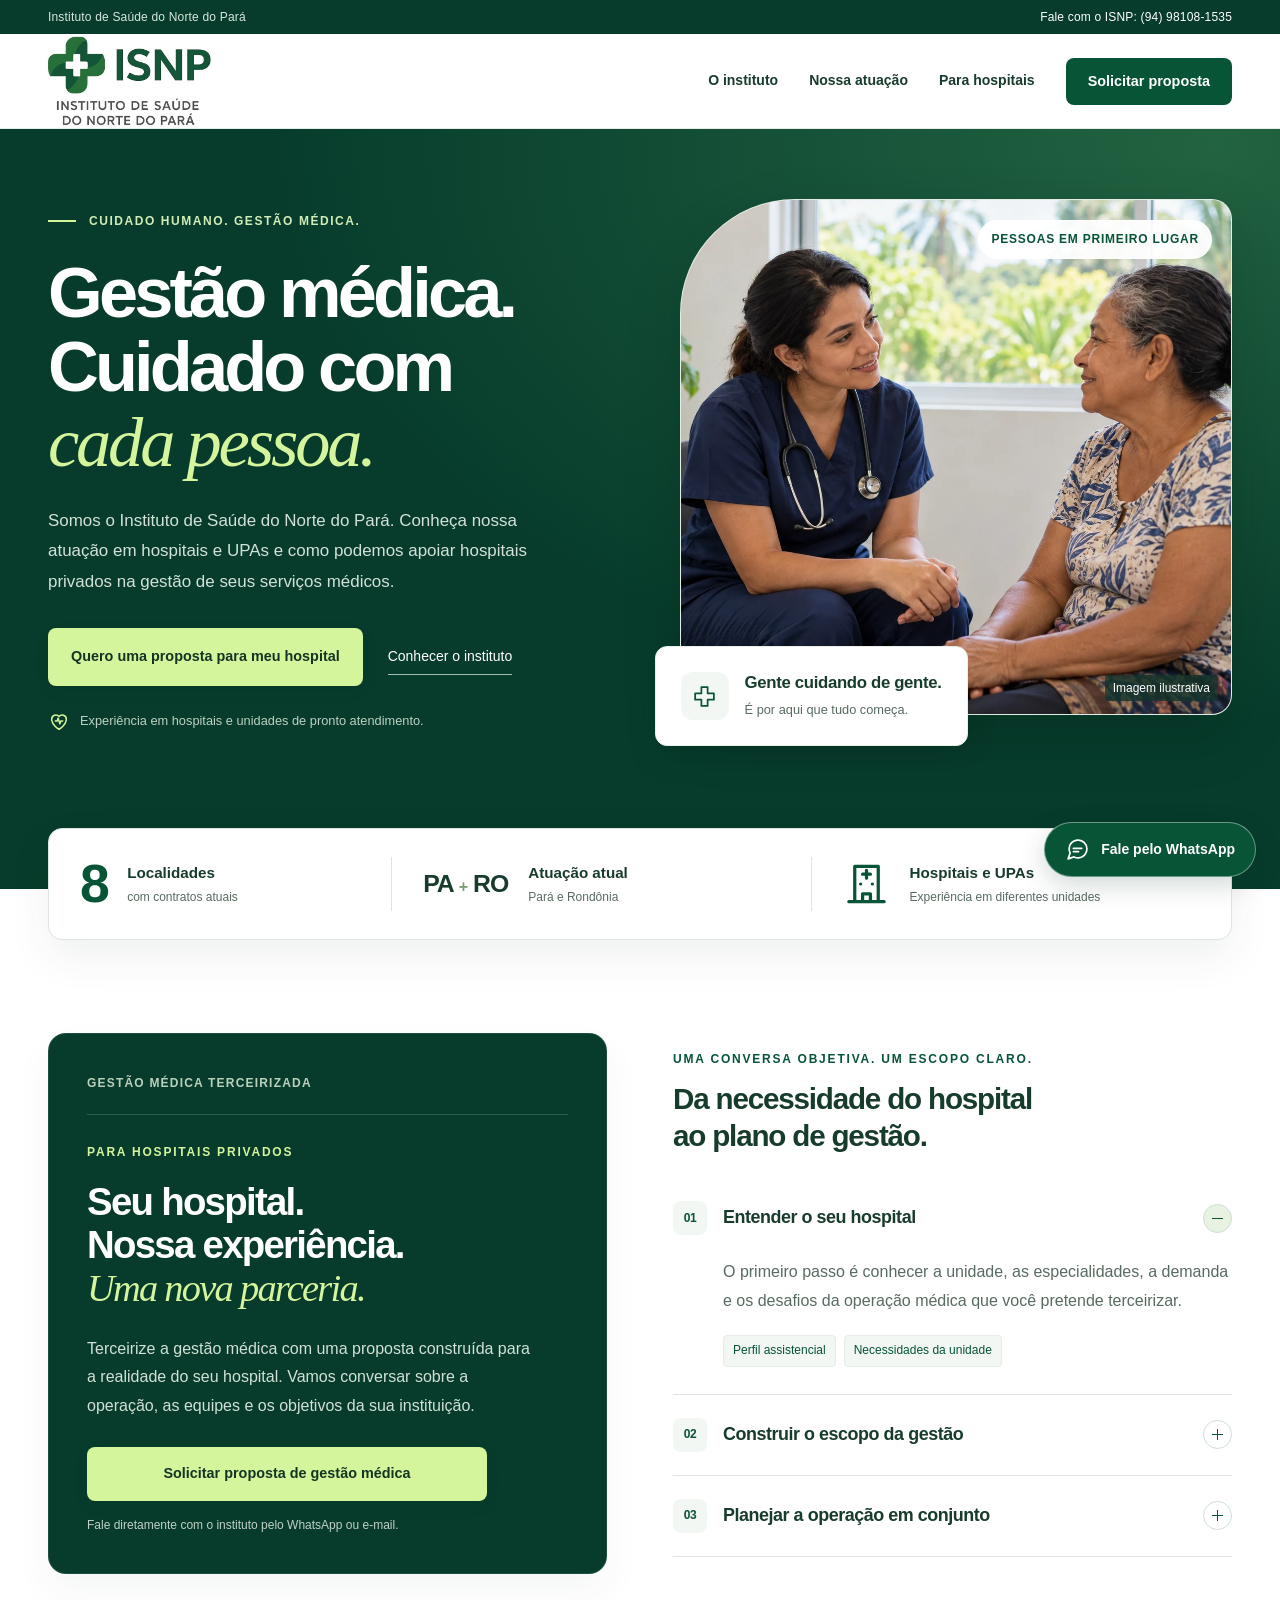
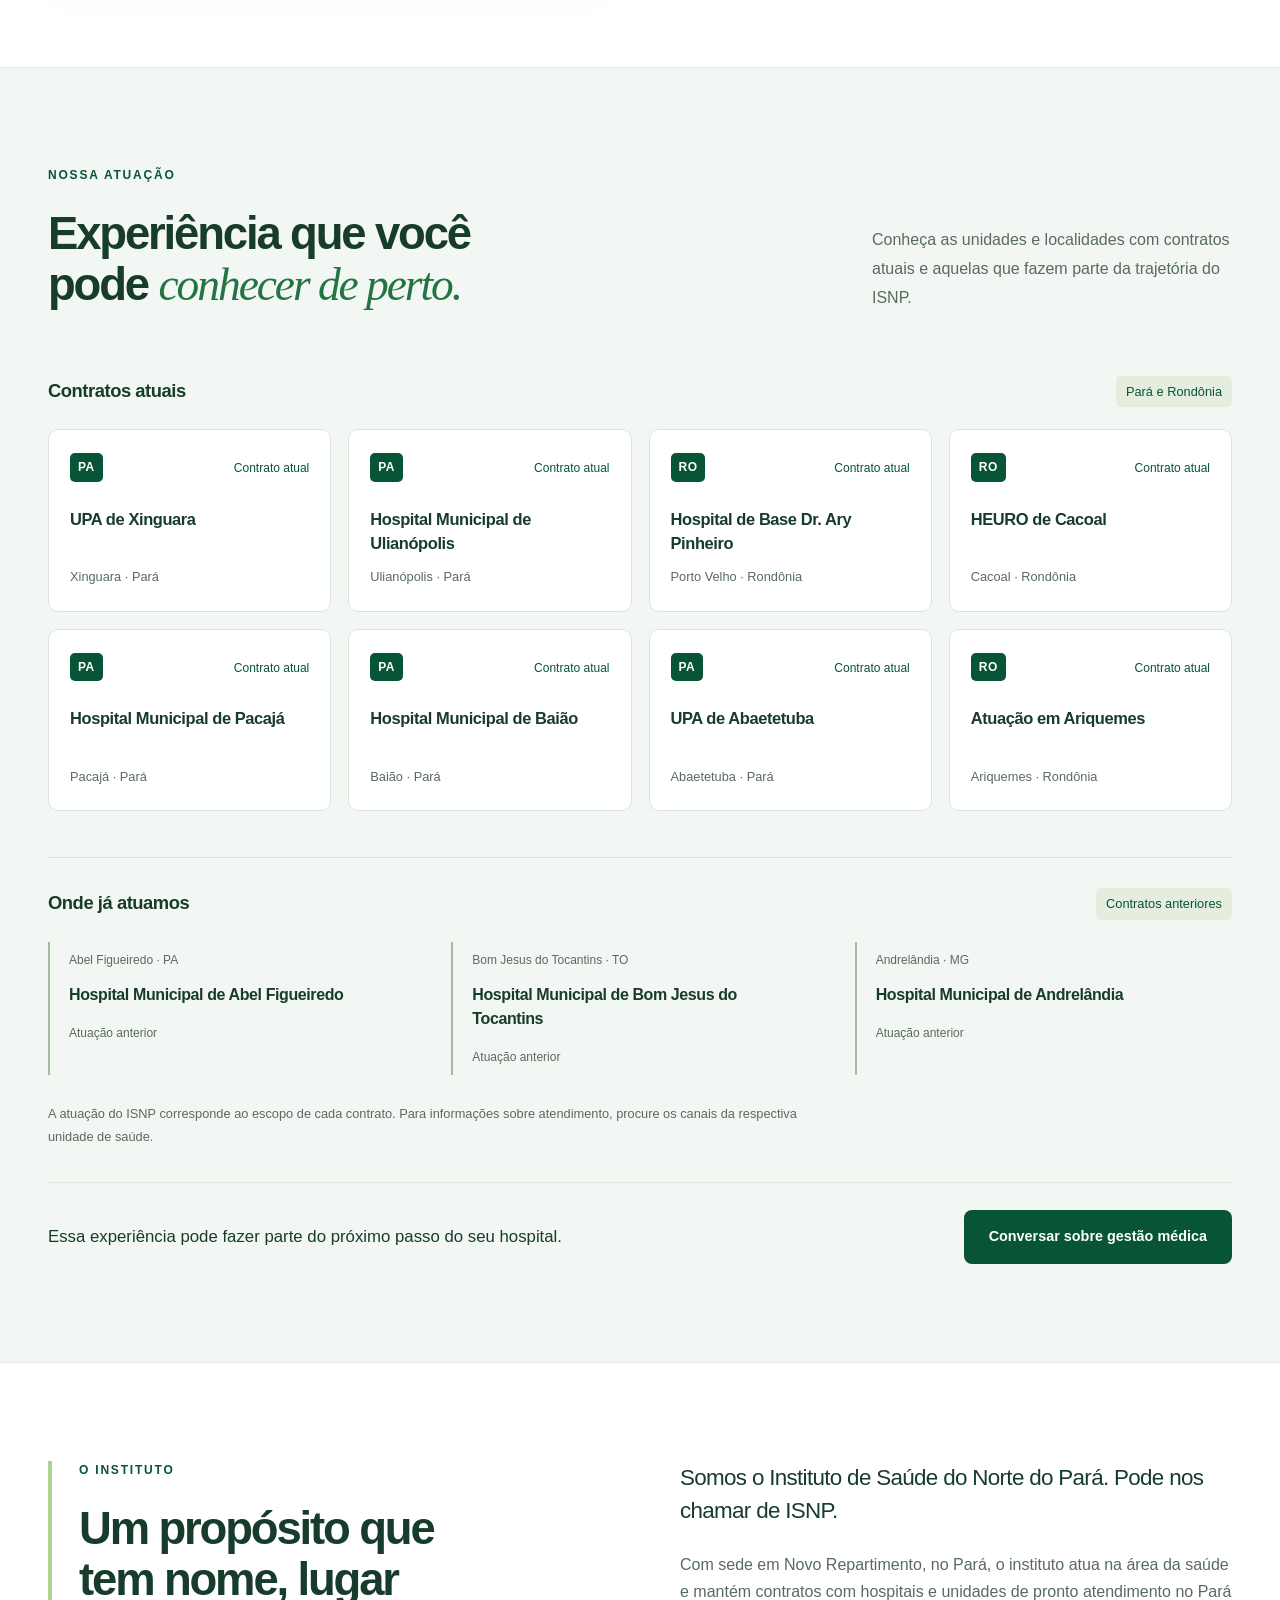
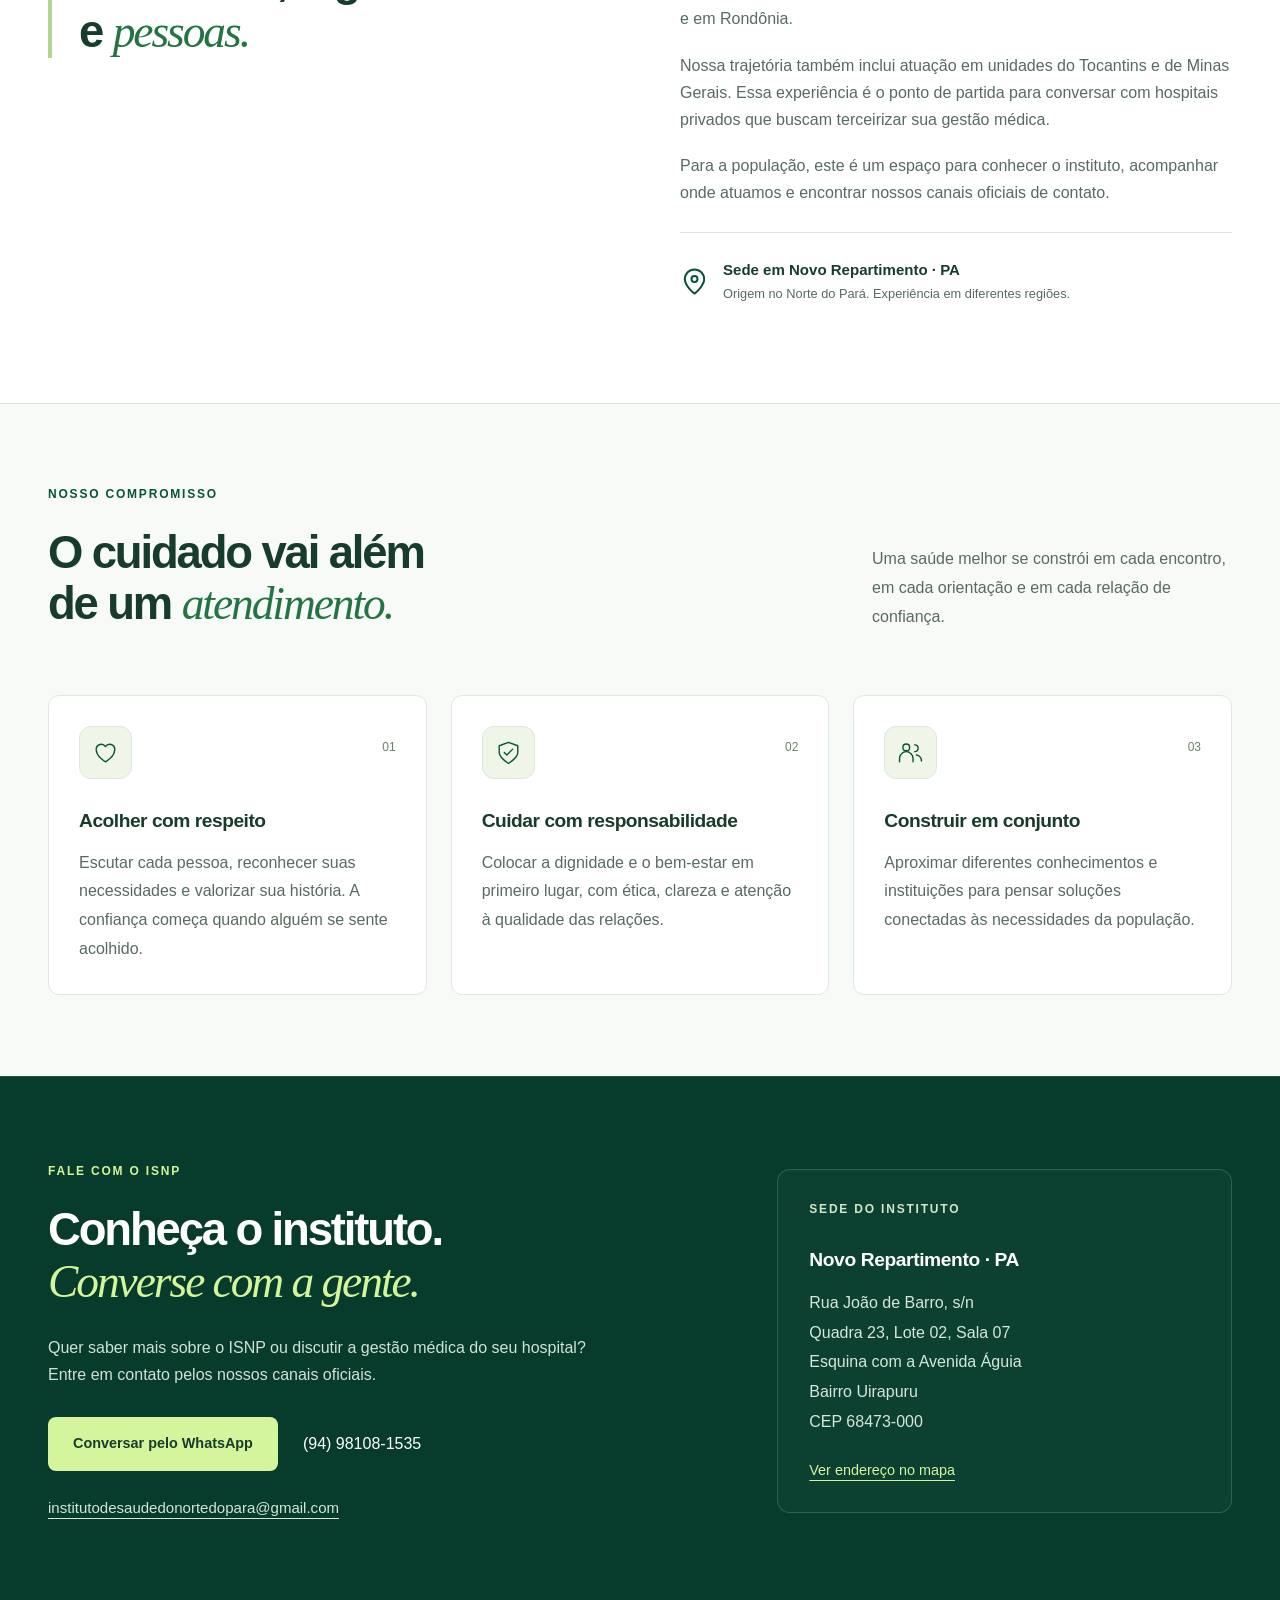
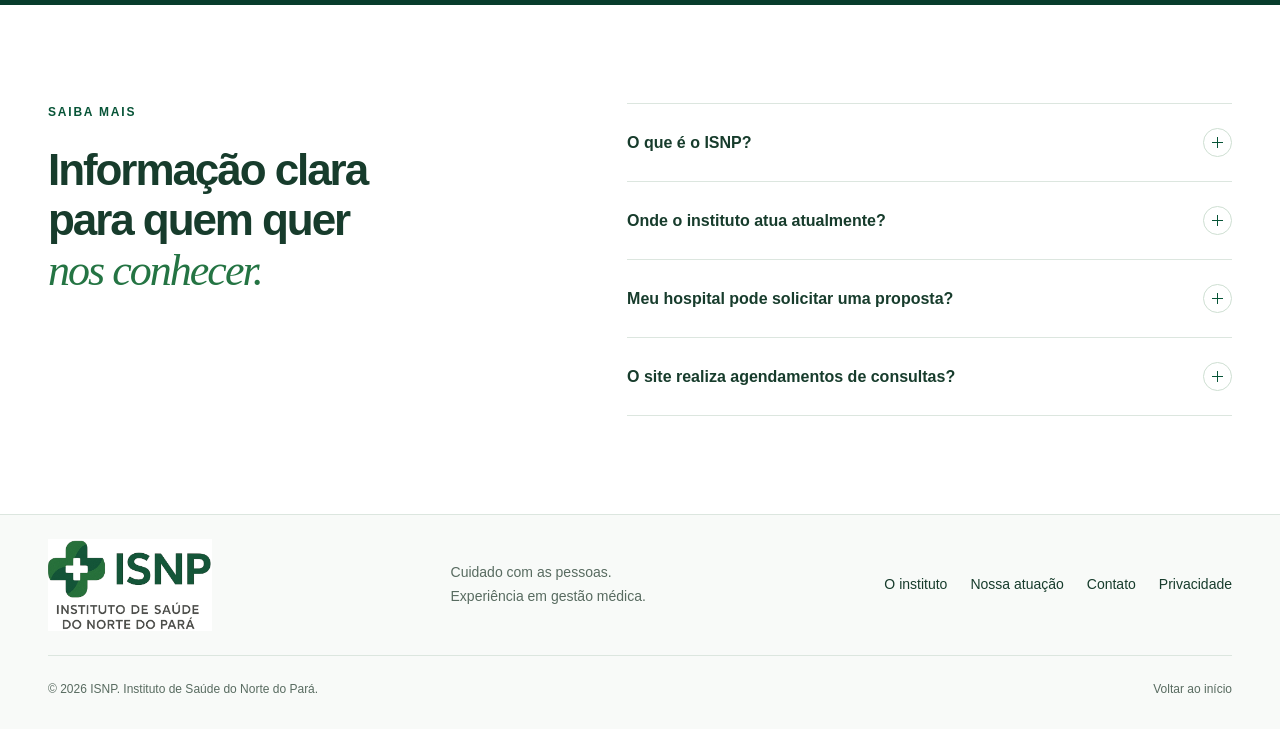
==== index.html @ 44c2ca82 "Publica site institucional do ISNP com domínio oficial" ====
<!doctype html>
<html lang="pt-BR">
<head>
  <meta charset="utf-8">
  <meta name="viewport" content="width=device-width, initial-scale=1">
  <meta name="theme-color" content="#075437">
  <meta name="description" content="Conheça o ISNP, sua atuação em hospitais e UPAs e as soluções de terceirização da gestão médica para hospitais privados. Sede em Novo Repartimento, Pará.">
  <title>ISNP | Instituto de Saúde do Norte do Pará — Gestão Médica</title>
  <link rel="icon" type="image/svg+xml" href="data:image/svg+xml,%3Csvg xmlns='http://www.w3.org/2000/svg' viewBox='0 0 40 40'%3E%3Crect width='40' height='40' rx='10' fill='%23075437'/%3E%3Cpath d='M16 8h8v8h8v8h-8v8h-8v-8H8v-8h8z' fill='white'/%3E%3C/svg%3E">
  <link rel="stylesheet" href="styles.css">
  <script src="app.js" defer></script>
  <link rel="canonical" href="https://www.institutodesaudedonortedopara.com/">
  <script type="application/ld+json">{"@context": "https://schema.org", "@type": "Organization", "name": "Instituto de Saúde do Norte do Pará", "alternateName": "ISNP", "url": "https://www.institutodesaudedonortedopara.com", "logo": "https://www.institutodesaudedonortedopara.com/isnp-logo.png", "telephone": "+55 94 98108-1535", "email": "institutodesaudedonortedopara@gmail.com", "address": {"@type": "PostalAddress", "streetAddress": "Rua João de Barro, s/n, Quadra 23, Lote 02, Sala 07, esquina com a Avenida Águia, bairro Uirapuru", "addressLocality": "Novo Repartimento", "addressRegion": "PA", "postalCode": "68473-000", "addressCountry": "BR"}}</script>
</head>
<body>
  <a class="skip-link" href="#conteudo">Pular para o conteúdo</a>
  <div class="topbar"><div class="container"><span>Instituto de Saúde do Norte do Pará</span><a href="tel:+5594981081535">Fale com o ISNP: (94) 98108-1535</a></div></div>
  <header class="site-header">
    <div class="container header-inner">
      <a class="brand" href="#inicio" aria-label="ISNP — início"><span class="logo-frame"><img src="isnp-logo.png" alt="ISNP — Instituto de Saúde do Norte do Pará" width="1563" height="1563"></span></a>
      <button class="menu-toggle" type="button" aria-expanded="false" aria-controls="navigation"><span>Menu</span><svg viewBox="0 0 24 24" aria-hidden="true"><path d="M4 7h16M4 12h16M4 17h16"/></svg></button>
      <nav id="navigation" aria-label="Navegação principal">
        <a href="#instituto">O instituto</a><a href="#atuacao">Nossa atuação</a><a href="#parcerias">Para hospitais</a><button class="button button-small" type="button" data-open-proposal>Solicitar proposta</button>
      </nav>
    </div>
  </header>
  <main id="conteudo">
    <section class="hero-shell" id="inicio" aria-labelledby="hero-title"><div class="hero container">
      <div class="hero-copy">
        <p class="eyebrow"><span class="short-line"></span> CUIDADO HUMANO. GESTÃO MÉDICA.</p>
        <h1 id="hero-title">Gestão médica.<br>Cuidado com<br><em>cada pessoa.</em></h1>
        <p class="hero-description">Somos o Instituto de Saúde do Norte do Pará. Conheça nossa atuação em hospitais e UPAs e como podemos apoiar hospitais privados na gestão de seus serviços médicos.</p>
        <div class="hero-actions"><button class="button button-accent" type="button" data-open-proposal>Quero uma proposta para meu hospital</button><a class="hero-secondary" href="#instituto">Conhecer o instituto</a></div>
        <div class="hero-signature"><svg viewBox="0 0 24 24" aria-hidden="true"><path d="M12 21s-8-4.5-8-11a4.5 4.5 0 0 1 8-2.8A4.5 4.5 0 0 1 20 10c0 6.5-8 11-8 11Z"/><path d="M8 12h2l1-3 2 6 1-3h2"/></svg><span>Experiência em hospitais e unidades de pronto atendimento.</span></div>
      </div>
      <div class="hero-visual">
        <div class="photo-wrap"><span class="photo-badge">PESSOAS EM PRIMEIRO LUGAR</span><img class="hero-photo" src="cuidado-isnp.webp" alt="Cena ilustrativa de uma profissional de saúde acolhendo uma paciente em um consultório" width="1536" height="1024" fetchpriority="high"><span class="photo-credit">Imagem ilustrativa</span></div>
        <div class="photo-note"><span class="note-icon"><svg viewBox="0 0 24 24" aria-hidden="true"><path d="M9 3h6v6h6v6h-6v6H9v-6H3V9h6z"/></svg></span><div><strong>Gente cuidando de gente.</strong><span>É por aqui que tudo começa.</span></div></div>
        
      </div>
    </div></section>

    <section class="purpose-strip" aria-label="A experiência do ISNP"><div class="container purpose-grid">
      <div class="proof-item"><strong class="proof-number">8</strong><div><span>Localidades</span><p>com contratos atuais</p></div></div>
      <div class="proof-item"><strong class="proof-states">PA <span>+</span> RO</strong><div><span>Atuação atual</span><p>Pará e Rondônia</p></div></div>
      <div class="proof-item"><span class="proof-icon"><svg viewBox="0 0 24 24" aria-hidden="true"><path d="M6 21V3h12v18M3 21h18M10 21v-4h4v4M10 7h4M12 5v4M9 12h.01M15 12h.01"/></svg></span><div><span>Hospitais e UPAs</span><p>Experiência em diferentes unidades</p></div></div>
    </div></section>

    <section class="section container partnerships" id="parcerias" aria-labelledby="partnership-title">
      <div class="partnership-intro"><span class="service-kicker">GESTÃO MÉDICA TERCEIRIZADA</span><p class="eyebrow">PARA HOSPITAIS PRIVADOS</p><h2 id="partnership-title">Seu hospital.<br>Nossa experiência.<br><em>Uma nova parceria.</em></h2><p>Terceirize a gestão médica com uma proposta construída para a realidade do seu hospital. Vamos conversar sobre a operação, as equipes e os objetivos da sua instituição.</p><button class="button button-accent" data-open-proposal type="button">Solicitar proposta de gestão médica</button><p class="small-note">Fale diretamente com o instituto pelo WhatsApp ou e-mail.</p></div>
      <div class="partner-options"><p class="eyebrow">UMA CONVERSA OBJETIVA. UM ESCOPO CLARO.</p><h3 class="process-title">Da necessidade do hospital<br>ao plano de gestão.</h3>
        <details open><summary><span class="partner-number">01</span><span>Entender o seu hospital</span><span class="expand-icon" aria-hidden="true"></span></summary><div class="detail-content"><p>O primeiro passo é conhecer a unidade, as especialidades, a demanda e os desafios da operação médica que você pretende terceirizar.</p><div class="tags"><span>Perfil assistencial</span><span>Necessidades da unidade</span></div></div></details>
        <details><summary><span class="partner-number">02</span><span>Construir o escopo da gestão</span><span class="expand-icon" aria-hidden="true"></span></summary><div class="detail-content"><p>Alinhar os serviços, a organização das equipes e escalas, as responsabilidades e os objetivos que devem compor a proposta para o hospital.</p><div class="tags"><span>Equipes e escalas</span><span>Responsabilidades definidas</span></div></div></details>
        <details><summary><span class="partner-number">03</span><span>Planejar a operação em conjunto</span><span class="expand-icon" aria-hidden="true"></span></summary><div class="detail-content"><p>Discutir a implantação e o acompanhamento da gestão médica, com pontos de contato e rotinas de alinhamento entre o instituto e a direção hospitalar.</p><div class="tags"><span>Implantação</span><span>Acompanhamento da gestão</span></div></div></details>
      </div>
    </section>

    <section class="portfolio-section" id="atuacao" aria-labelledby="portfolio-title"><div class="container section">
      <div class="section-heading"><div><p class="eyebrow">NOSSA ATUAÇÃO</p><h2 id="portfolio-title">Experiência que você<br>pode <em>conhecer de perto.</em></h2></div><p>Conheça as unidades e localidades com contratos atuais e aquelas que fazem parte da trajetória do ISNP.</p></div>
      <div class="portfolio-subheading"><h3>Contratos atuais</h3><span>Pará e Rondônia</span></div>
      <div class="unit-grid">
        <article class="unit-card"><span class="state-tag">PA</span><span class="unit-status">Contrato atual</span><h3>UPA de Xinguara</h3><p>Xinguara · Pará</p></article>
        <article class="unit-card"><span class="state-tag">PA</span><span class="unit-status">Contrato atual</span><h3>Hospital Municipal de Ulianópolis</h3><p>Ulianópolis · Pará</p></article>
        <article class="unit-card"><span class="state-tag">RO</span><span class="unit-status">Contrato atual</span><h3>Hospital de Base Dr. Ary Pinheiro</h3><p>Porto Velho · Rondônia</p></article>
        <article class="unit-card"><span class="state-tag">RO</span><span class="unit-status">Contrato atual</span><h3>HEURO de Cacoal</h3><p>Cacoal · Rondônia</p></article>
        <article class="unit-card"><span class="state-tag">PA</span><span class="unit-status">Contrato atual</span><h3>Hospital Municipal de Pacajá</h3><p>Pacajá · Pará</p></article>
        <article class="unit-card"><span class="state-tag">PA</span><span class="unit-status">Contrato atual</span><h3>Hospital Municipal de Baião</h3><p>Baião · Pará</p></article>
        <article class="unit-card"><span class="state-tag">PA</span><span class="unit-status">Contrato atual</span><h3>UPA de Abaetetuba</h3><p>Abaetetuba · Pará</p></article>
        <article class="unit-card"><span class="state-tag">RO</span><span class="unit-status">Contrato atual</span><h3>Atuação em Ariquemes</h3><p>Ariquemes · Rondônia</p></article>
      </div>
      <div class="past-contracts"><div class="portfolio-subheading"><h3>Onde já atuamos</h3><span>Contratos anteriores</span></div><div class="history-grid">
        <article class="history-card"><span class="history-label">Abel Figueiredo · PA</span><h3>Hospital Municipal de Abel Figueiredo</h3><span class="history-status">Atuação anterior</span></article>
        <article class="history-card"><span class="history-label">Bom Jesus do Tocantins · TO</span><h3>Hospital Municipal de Bom Jesus do Tocantins</h3><span class="history-status">Atuação anterior</span></article>
        <article class="history-card"><span class="history-label">Andrelândia · MG</span><h3>Hospital Municipal de Andrelândia</h3><span class="history-status">Atuação anterior</span></article>
      </div></div><p class="portfolio-note">A atuação do ISNP corresponde ao escopo de cada contrato. Para informações sobre atendimento, procure os canais da respectiva unidade de saúde.</p>
      <div class="portfolio-cta"><p>Essa experiência pode fazer parte do próximo passo do seu hospital.</p><button class="button" type="button" data-open-proposal>Conversar sobre gestão médica</button></div>
    </div></section>
    <section class="section container about" id="instituto" aria-labelledby="about-title">
      <div><p class="eyebrow">O INSTITUTO</p><h2 id="about-title">Um propósito que<br>tem nome, lugar<br>e <em>pessoas.</em></h2></div>
      <div class="about-copy"><p class="lead">Somos o Instituto de Saúde do Norte do Pará. Pode nos chamar de ISNP.</p><p>Com sede em Novo Repartimento, no Pará, o instituto atua na área da saúde e mantém contratos com hospitais e unidades de pronto atendimento no Pará e em Rondônia.</p><p>Nossa trajetória também inclui atuação em unidades do Tocantins e de Minas Gerais. Essa experiência é o ponto de partida para conversar com hospitais privados que buscam terceirizar sua gestão médica.</p><p>Para a população, este é um espaço para conhecer o instituto, acompanhar onde atuamos e encontrar nossos canais oficiais de contato.</p><div class="region-note"><svg viewBox="0 0 24 24" aria-hidden="true"><path d="M20 10c0 6-8 12-8 12S4 16 4 10a8 8 0 1 1 16 0Z"/><circle cx="12" cy="10" r="2.5"/></svg><div><strong>Sede em Novo Repartimento · PA</strong><span>Origem no Norte do Pará. Experiência em diferentes regiões.</span></div></div></div>
    </section>

    <section class="commitment-section" id="compromisso" aria-labelledby="commitment-title"><div class="container section">
      <div class="section-heading"><div><p class="eyebrow">NOSSO COMPROMISSO</p><h2 id="commitment-title">O cuidado vai além<br>de um <em>atendimento.</em></h2></div><p>Uma saúde melhor se constrói em cada encontro, em cada orientação e em cada relação de confiança.</p></div>
      <div class="value-grid">
        <article class="value-card"><span class="card-icon"><svg viewBox="0 0 32 32" aria-hidden="true"><path d="M16 27S5 21 5 12a6 6 0 0 1 11-3 6 6 0 0 1 11 3c0 9-11 15-11 15Z"/></svg></span><span class="card-number">01</span><h3>Acolher com respeito</h3><p>Escutar cada pessoa, reconhecer suas necessidades e valorizar sua história. A confiança começa quando alguém se sente acolhido.</p></article>
        <article class="value-card"><span class="card-icon"><svg viewBox="0 0 32 32" aria-hidden="true"><path d="M16 4 27 8v8c0 6-11 13-11 13S5 22 5 16V8L16 4Z"/><path d="m11 16 3 3 7-7"/></svg></span><span class="card-number">02</span><h3>Cuidar com responsabilidade</h3><p>Colocar a dignidade e o bem-estar em primeiro lugar, com ética, clareza e atenção à qualidade das relações.</p></article>
        <article class="value-card"><span class="card-icon"><svg viewBox="0 0 32 32" aria-hidden="true"><circle cx="11" cy="10" r="4"/><path d="M3 27v-4a8 8 0 0 1 16 0v4M21 7a4 4 0 0 1 0 8M23 19a7 7 0 0 1 6 7"/></svg></span><span class="card-number">03</span><h3>Construir em conjunto</h3><p>Aproximar diferentes conhecimentos e instituições para pensar soluções conectadas às necessidades da população.</p></article>
      </div>
    </div></section>


    <section class="connection-section" id="conectar" aria-labelledby="connection-title"><div class="container connection-inner"><div><p class="eyebrow">FALE COM O ISNP</p><h2 id="connection-title">Conheça o instituto.<br><em>Converse com a gente.</em></h2><p>Quer saber mais sobre o ISNP ou discutir a gestão médica do seu hospital? Entre em contato pelos nossos canais oficiais.</p><div class="contact-actions"><a class="button button-light" href="https://wa.me/5594981081535" target="_blank" rel="noopener noreferrer">Conversar pelo WhatsApp</a><a class="contact-phone" href="tel:+5594981081535">(94) 98108-1535</a></div><a class="contact-email" href="mailto:institutodesaudedonortedopara@gmail.com">institutodesaudedonortedopara@gmail.com</a></div><div class="connection-aside contact-address"><span class="aside-label">SEDE DO INSTITUTO</span><address><strong>Novo Repartimento · PA</strong><span>Rua João de Barro, s/n<br>Quadra 23, Lote 02, Sala 07<br>Esquina com a Avenida Águia<br>Bairro Uirapuru<br>CEP 68473-000</span></address><a class="map-link" href="https://www.google.com/maps/search/?api=1&amp;query=Rua%20Jo%C3%A3o%20de%20Barro%2C%20s/n%2C%20Quadra%2023%2C%20Lote%2002%2C%20Sala%2007%2C%20esquina%20com%20a%20Avenida%20%C3%81guia%2C%20Uirapuru%2C%20Novo%20Repartimento%2C%20PA%2C%2068473-000" target="_blank" rel="noopener noreferrer">Ver endereço no mapa</a></div></div></section>

    <section class="section container faq" aria-labelledby="faq-title"><div><p class="eyebrow">SAIBA MAIS</p><h2 id="faq-title">Informação clara<br>para quem quer<br><em>nos conhecer.</em></h2></div><div class="faq-list">
      <details><summary>O que é o ISNP?<span class="expand-icon" aria-hidden="true"></span></summary><p>O ISNP é o Instituto de Saúde do Norte do Pará, com sede em Novo Repartimento. Atua na área da saúde, mantém contratos com hospitais e UPAs e oferece diálogo comercial para a terceirização da gestão médica de hospitais privados.</p></details>
      <details><summary>Onde o instituto atua atualmente?<span class="expand-icon" aria-hidden="true"></span></summary><p>Os contratos atuais informados pelo instituto estão no Pará e em Rondônia. Veja as unidades e localidades na seção <a href="#atuacao">Nossa atuação</a>. Os contratos anteriores aparecem separadamente, para que você conheça também nossa trajetória.</p></details>
      <details><summary>Meu hospital pode solicitar uma proposta?<span class="expand-icon" aria-hidden="true"></span></summary><p>Sim. Use “Solicitar proposta de gestão médica” para informar o hospital, a cidade e sua necessidade. Revise a mensagem e continue no WhatsApp ou no seu aplicativo de e-mail para concluir o envio ao ISNP. Você também pode entrar em contato diretamente pelo <a href="tel:+5594981081535">(94) 98108-1535</a>.</p></details>
      <details><summary>O site realiza agendamentos de consultas?<span class="expand-icon" aria-hidden="true"></span></summary><p>Não. Este é o site institucional do ISNP. Agendamentos, disponibilidade de especialidades e orientações de acesso devem ser consultados diretamente com a unidade de saúde responsável pelo atendimento.</p></details>
    </div></section>
  </main>
  <footer><div class="container footer-main"><a class="brand" href="#inicio" aria-label="ISNP — voltar ao início"><span class="logo-frame"><img src="isnp-logo.png" alt="ISNP — Instituto de Saúde do Norte do Pará" width="1563" height="1563" loading="lazy"></span></a><p>Cuidado com as pessoas.<br>Experiência em gestão médica.</p><nav aria-label="Navegação do rodapé"><a href="#instituto">O instituto</a><a href="#atuacao">Nossa atuação</a><a href="#conectar">Contato</a><button type="button" id="privacy-open">Privacidade</button></nav></div><div class="container footer-bottom"><span>© 2026 ISNP. Instituto de Saúde do Norte do Pará.</span><a href="#inicio">Voltar ao início</a></div></footer>

  <aside class="contact-dock" aria-label="Contato rápido com o ISNP"><button class="dock-proposal" data-open-proposal type="button">Pedir proposta</button><a class="dock-chat" href="https://wa.me/5594981081535?text=Ol%C3%A1%2C%20gostaria%20de%20conversar%20com%20o%20ISNP." target="_blank" rel="noopener noreferrer"><svg viewBox="0 0 24 24" aria-hidden="true"><path d="M21 11.5a8.4 8.4 0 0 1-.9 3.8 8.5 8.5 0 0 1-7.6 4.7 8.4 8.4 0 0 1-3.8-.9L3 21l1.9-5.7a8.4 8.4 0 0 1-.9-3.8 8.5 8.5 0 0 1 4.7-7.6 8.4 8.4 0 0 1 3.8-.9h.5a8.5 8.5 0 0 1 8 8v.5Z"/><path d="M8 11h8M8 14h5"/></svg><span><span class="dock-prefix">Fale pelo </span>WhatsApp</span></a></aside>

  <dialog id="proposal-dialog" aria-labelledby="proposal-title"><div class="dialog-inner"><button type="button" class="close-dialog" data-close aria-label="Fechar formulário">×</button><p class="eyebrow">GESTÃO MÉDICA PARA HOSPITAIS</p><h2 id="proposal-title">O próximo passo<br>para o seu <em>hospital.</em></h2><p class="dialog-description">Conte o que sua unidade precisa. Revise a mensagem e escolha WhatsApp ou e-mail para conversar diretamente com o ISNP.</p>
    <form id="proposal-form"><div class="form-row"><label>Hospital ou instituição<input name="organization" autocomplete="organization" maxlength="150" placeholder="Nome do hospital" required></label><label>Cidade / UF<input name="city" maxlength="100" placeholder="Ex.: Marabá / PA" required></label></div><label>Seu nome e cargo<input name="contact" autocomplete="name" maxlength="150" placeholder="Como podemos chamar você?" required></label><label>Qual serviço você procura?<select name="kind" required><option value="">Selecione uma opção</option><option>Terceirização da gestão médica</option><option>Gestão de equipes e escalas médicas</option><option>Outra demanda em gestão médica</option></select></label><label>Qual é a necessidade do hospital?<textarea name="idea" rows="4" minlength="10" maxlength="2000" placeholder="Conte sobre a operação, especialidades e o que pretende terceirizar." required></textarea></label><p class="form-note">Não inclua dados de pacientes ou informações de saúde pessoais.</p><button class="button" type="submit">Revisar solicitação</button></form>
    <div id="proposal-result" hidden><p class="result-heading">Sua solicitação está pronta para revisão.</p><p>Escolha um canal abaixo. O envio deve ser concluído por você no WhatsApp ou no aplicativo de e-mail.</p><label for="proposal-output">Mensagem para o ISNP</label><textarea id="proposal-output" rows="10" readonly></textarea><div class="result-actions"><a class="button" id="whatsapp-proposal" target="_blank" rel="noopener noreferrer" href="https://wa.me/5594981081535">Continuar no WhatsApp</a><a class="button button-outline" id="email-proposal" href="mailto:institutodesaudedonortedopara@gmail.com">Abrir no e-mail</a></div><div class="result-actions secondary-actions"><button class="text-link" id="copy-proposal" type="button">Copiar mensagem</button><button class="text-link" id="download-proposal" type="button">Baixar resumo</button><button class="text-link" id="edit-proposal" type="button">Editar</button></div><p class="status-message" id="proposal-status" role="status" aria-live="polite"></p></div>
  </div></dialog>
  <dialog id="privacy-dialog" aria-labelledby="privacy-title"><div class="dialog-inner"><button class="close-dialog" type="button" data-close aria-label="Fechar informações de privacidade">×</button><p class="eyebrow">PRIVACIDADE</p><h2 id="privacy-title">Suas informações<br>com <em>clareza.</em></h2><p>O formulário organiza sua solicitação no navegador. Não há cadastro, envio automático ou armazenamento permanente das informações do formulário nesta página.</p><p>Ao escolher “Continuar no WhatsApp” ou “Abrir no e-mail”, o resumo é transferido para o serviço escolhido. Você revisa e conclui o envio por esse canal, sujeito às regras de privacidade do respectivo serviço.</p><p>Ao baixar o resumo, você cria um arquivo no seu dispositivo. Ao copiar, o texto é colocado na sua área de transferência.</p><p>Não inclua dados de pacientes, documentos pessoais ou informações clínicas. Para falar com o ISNP sobre privacidade, escreva para <a class="privacy-email" href="mailto:institutodesaudedonortedopara@gmail.com">institutodesaudedonortedopara@gmail.com</a>.</p><button class="button" type="button" data-close>Entendi</button></div></dialog>
</body>
</html>
---- styles.css ----
@charset "UTF-8";
:root{--green:#075437;--deep:#073c2c;--green-mid:#247443;--ink:#173c2c;--muted:#586b60;--line:#dce6df;--pale:#f2f7f3;--white:#fff;--accent:#d5f59d;--shadow:0 16px 44px #09382012}
*{box-sizing:border-box}html{scroll-behavior:smooth;scroll-padding-top:112px;scroll-padding-bottom:100px}body{margin:0;background:white;color:var(--ink);font-family:-apple-system,BlinkMacSystemFont,"Segoe UI",Arial,sans-serif;font-size:16px;line-height:1.7;-webkit-font-smoothing:antialiased}body.modal-open{overflow:hidden}button,input,select,textarea{font:inherit}button,a{-webkit-tap-highlight-color:transparent}button{cursor:pointer;border:0}a{color:inherit;text-decoration:none}img{display:block;max-width:100%}svg{fill:none;stroke:currentColor;stroke-width:1.65;stroke-linecap:round;stroke-linejoin:round}h1,h2,h3,p{margin-top:0}h1,h2,h3{line-height:1.13}h1,h2{font-weight:550;letter-spacing:-.047em}h1 em,h2 em{font-family:Georgia,"Times New Roman",serif;font-weight:400;color:var(--green-mid);letter-spacing:-.045em}h2{font-size:clamp(2.3rem,3.55vw,3.25rem);margin-bottom:25px}h3{font-size:1.2rem;letter-spacing:-.025em}p{margin-bottom:19px}.container{max-width:1240px;width:calc(100% - 96px);margin-inline:auto}.section{padding-block:98px}.eyebrow{font-size:.75rem;font-weight:700;letter-spacing:.15em;color:var(--green);margin-bottom:23px;line-height:1.6}.skip-link{position:fixed;top:-100px;left:12px;z-index:100;background:#fff;padding:12px}.skip-link:focus{top:12px}:focus-visible{outline:3px solid #77a74a;outline-offset:5px}[hidden]{display:none!important}
/* Brand and navigation */
.topbar{background:var(--deep);color:#d8e8de;font-size:.75rem;letter-spacing:.015em}.topbar .container{display:flex;justify-content:space-between;gap:20px;padding-block:7px}.topbar a{color:#fff}.topbar a:hover{text-decoration:underline}.site-header{position:sticky;top:0;z-index:30;background:#fff;border-bottom:1px solid #e5ece7}.header-inner{display:flex;justify-content:space-between;align-items:center;min-height:94px;gap:30px}.brand{flex-shrink:0;display:block}.logo-frame{position:relative;overflow:hidden;display:block;width:164px;height:92px}.logo-frame img{position:absolute;max-width:none;width:222px;height:222px;left:-29px;top:-67px}.header-inner nav{display:flex;align-items:center;gap:31px;font-size:.875rem;font-weight:550}.header-inner nav a{transition:color .2s}.header-inner nav a:hover{color:var(--green-mid)}.button{display:inline-flex;align-items:center;justify-content:center;gap:9px;padding:15px 24px;background:var(--green);color:#fff;border-radius:8px;font-size:.9rem;font-weight:650;line-height:1.5;border:1px solid transparent;transition:background .18s,transform .18s,box-shadow .18s;text-align:center;min-height:50px}.button:hover{background:#103f2e;box-shadow:0 8px 22px #163d2220;transform:translateY(-2px)}.button-small{padding:12px 21px;min-height:46px}.button-accent{background:var(--accent);color:#143422;box-shadow:0 5px 15px #02150b12}.button-accent:hover{background:#e3ffb7;color:#143422}.button-light{background:#fff;color:var(--green)}.button-light:hover{background:#e7f4da}.button-outline{background:#fff;color:var(--green);border-color:#bed0c3}.button-outline:hover{background:var(--pale)}.text-link{font-size:.875rem;font-weight:650;text-decoration:underline;text-underline-offset:6px;text-decoration-color:#8eac99;background:none;padding:5px 0;color:var(--green)}.text-link:hover{text-decoration-color:var(--green)}.menu-toggle{display:none;background:none;align-items:center;gap:10px;padding:12px 0;color:var(--green);font-size:.875rem;font-weight:650}.menu-toggle svg{width:24px;height:24px}
/* The people behind the purpose */
.hero-shell{background:radial-gradient(ellipse at 95% 2%,#226341 0,transparent 55%),var(--deep);color:white;position:relative;padding-bottom:56px}.hero{display:grid;grid-template-columns:1.04fr 1fr;align-items:center;gap:57px;padding-block:60px 79px;min-height:690px}.hero-copy{position:relative;z-index:1}.hero .eyebrow{display:flex;align-items:center;gap:13px;color:#d1ecb7;letter-spacing:.13em;margin-bottom:25px}.short-line{height:2px;width:28px;background:var(--accent);flex-shrink:0}h1{font-size:clamp(3.2rem,5.5vw,4.8rem);margin-bottom:24px;line-height:1.055;color:#fff;letter-spacing:-.055em}.hero h1 em{color:var(--accent);line-height:1.1}.hero-description{color:#d3e2d9;font-size:1.06rem;max-width:510px;line-height:1.8;margin-bottom:0}.hero-actions{display:flex;flex-wrap:wrap;align-items:center;gap:18px 25px;margin-top:31px}.hero-actions .button{padding:17px 22px;font-size:.9rem}.hero-secondary{color:#fff;font-size:.875rem;line-height:1.5;border-bottom:1px solid #a2bcad;padding-block:7px}.hero-secondary:hover{border-color:var(--accent);color:var(--accent)}.hero-signature{display:flex;align-items:center;gap:10px;color:#bcd1c3;font-size:.8rem;margin-top:24px;max-width:440px}.hero-signature svg{width:22px;height:22px;flex-shrink:0;color:var(--accent)}.hero-visual{position:relative;padding:10px 0 39px 0;min-width:0}.photo-wrap{height:516px;border-radius:115px 20px 20px 20px;overflow:hidden;position:relative;background:#dfeae0;border:1px solid #ffffff25;box-shadow:0 22px 55px #00150c30}.hero-photo{width:100%;height:100%;object-fit:cover;object-position:53% center}.photo-badge{position:absolute;z-index:1;top:20px;right:19px;border:1px solid #ffffff65;border-radius:30px;padding:8px 12px;font-size:.75rem;font-weight:650;letter-spacing:.065em;background:#fffffff0;color:var(--green)}.photo-credit{position:absolute;right:13px;bottom:13px;color:white;background:#14342bc9;font-size:.75rem;border-radius:4px;padding:3px 8px}.photo-note{position:absolute;bottom:8px;left:-25px;display:flex;gap:16px;align-items:center;padding:23px 25px;background:#fff;border-radius:12px;box-shadow:0 12px 30px #04231520;border:1px solid #e8efe9;max-width:calc(100% - 25px);color:var(--ink)}.photo-note strong{display:block;font-weight:650;font-size:1.05rem;line-height:1.5;letter-spacing:-.02em}.photo-note div>span{font-size:.8rem;color:var(--muted)}.note-icon{width:48px;height:48px;border-radius:12px;background:var(--pale);color:var(--green);display:grid;place-items:center;flex-shrink:0}.note-icon svg{width:25px;height:25px}.hero-copy,.hero-visual{animation:arrive .65s both}.hero-visual{animation-delay:.1s}@keyframes arrive{from{opacity:0;transform:translateY(12px)}to{opacity:1;transform:translateY(0)}}
/* Actual experience, without invented outcomes */
.purpose-strip{position:relative;background:transparent;margin-top:-61px;z-index:2}.purpose-grid{background:#fff;border:1px solid var(--line);border-radius:14px;box-shadow:var(--shadow);display:grid;grid-template-columns:.9fr 1.1fr 1.1fr;padding-block:28px}.proof-item{display:flex;align-items:center;gap:20px;padding-inline:31px;border-right:1px solid var(--line)}.proof-item:last-child{border:0}.proof-number{font-size:3.35rem;line-height:1;font-weight:550;letter-spacing:-.05em;color:var(--green)}.proof-states{font-size:1.55rem;font-weight:650;line-height:1.4;white-space:nowrap;letter-spacing:-.04em}.proof-states>span{font-size:1rem;color:#7b9f6a}.proof-item>div>span{display:block;font-size:.95rem;font-weight:650;line-height:1.5}.proof-item p{font-size:.75rem;color:var(--muted);margin:3px 0 0;line-height:1.5}.proof-icon{flex-shrink:0;width:47px;height:50px;color:var(--green)}.proof-icon svg{width:100%;height:100%}
/* A commercial path close to the first screen */
.partnerships{display:grid;grid-template-columns:1fr 1fr;gap:66px;align-items:center;padding-block:93px}.partnership-intro{background:var(--deep);color:#fff;border-radius:18px;padding:39px 38px 38px;position:relative;border:1px solid #ffffff18;box-shadow:0 17px 38px #073c2c0c}.service-kicker{display:block;font-size:.75rem;font-weight:650;color:#b9d1bb;letter-spacing:.1em;border-bottom:1px solid #ffffff28;padding-bottom:21px;margin-bottom:28px}.partnership-intro .eyebrow{color:var(--accent);font-size:.75rem;margin-bottom:17px}.partnership-intro h2{font-size:clamp(2.1rem,3vw,2.75rem);line-height:1.12;color:white;letter-spacing:-.045em}.partnership-intro h2 em{color:var(--accent)}.partnership-intro>p:not(.eyebrow):not(.small-note){color:#d2e1d7;max-width:450px;font-size:1rem;line-height:1.8;margin-bottom:26px}.partnership-intro>.button{width:100%;max-width:400px;padding-inline:15px}.small-note{font-size:.75rem;color:#bfd1c5;margin-top:15px;margin-bottom:0;line-height:1.6}.partner-options>.eyebrow{font-size:.75rem;margin-bottom:12px}.process-title{font-size:1.85rem;letter-spacing:-.04em;font-weight:550;line-height:1.25;margin-bottom:23px}.partner-options{border:0}details{border-bottom:1px solid var(--line)}summary{list-style:none;cursor:pointer}summary::-webkit-details-marker{display:none}.partner-options summary{padding:23px 0;display:flex;align-items:center;gap:16px;font-weight:600;font-size:1.12rem;line-height:1.45;letter-spacing:-.025em}.partner-number{display:grid;place-items:center;width:34px;height:34px;flex-shrink:0;background:var(--pale);border-radius:8px;font-size:.75rem;color:var(--green);font-weight:650}.expand-icon{position:relative;display:block;flex-shrink:0;width:29px;height:29px;border:1px solid #cdded1;border-radius:50%;margin-left:auto}.expand-icon:before,.expand-icon:after{content:"";position:absolute;background:var(--green);top:13px;left:8px;width:11px;height:1px}.expand-icon:after{transform:rotate(90deg)}details[open] .expand-icon:after{transform:rotate(0)}details[open] .expand-icon{background:#e7f2e0}.detail-content{padding:0 0 27px 50px;color:var(--muted);font-size:1rem;line-height:1.8}.detail-content p{margin-top:0}.tags{display:flex;gap:8px;flex-wrap:wrap}.tags span{font-size:.75rem;background:var(--pale);border:1px solid #e5ede6;border-radius:4px;padding:4px 9px;color:var(--green)}
/* Contracts provide context, never a guarantee */
.portfolio-section{background:var(--pale);border-block:1px solid #e5ece5}.section-heading{display:flex;align-items:flex-end;justify-content:space-between;gap:65px;margin-bottom:39px}.section-heading>div{min-width:0}.section-heading>p{max-width:360px;color:var(--muted);font-size:1rem;line-height:1.8;padding-bottom:5px}.portfolio-subheading{display:flex;justify-content:space-between;align-items:center;gap:20px;margin-bottom:22px}.portfolio-subheading h3{font-size:1.15rem;font-weight:650;margin:0}.portfolio-subheading>span{font-size:.8rem;color:var(--green);background:#e4edde;padding:5px 10px;border-radius:5px}.unit-grid{display:grid;grid-template-columns:repeat(4,minmax(0,1fr));gap:17px}.unit-card{border:1px solid #d8e4da;border-radius:10px;padding:23px 21px;display:grid;grid-template-columns:1fr auto;align-content:start;background:#fff;transition:transform .2s,box-shadow .2s,border-color .2s;position:relative;min-width:0}.unit-card:hover{transform:translateY(-4px);box-shadow:0 14px 25px #124b2810;border-color:#a7c09e}.state-tag{display:inline-block;justify-self:start;background:var(--green);color:white;border-radius:5px;padding:4px 8px;font-size:.75rem;font-weight:650;letter-spacing:.04em}.unit-status{color:var(--green);font-size:.75rem;padding-top:5px;margin-left:8px}.unit-card h3{grid-column:1/-1;font-size:1.03rem;line-height:1.45;margin:26px 0 10px;letter-spacing:-.025em;min-height:3em}.unit-card p{grid-column:1/-1;font-size:.8rem;color:var(--muted);margin:0;line-height:1.6}.past-contracts{margin-top:46px;padding-top:30px;border-top:1px solid #d7e2d8}.history-grid{display:grid;grid-template-columns:repeat(3,minmax(0,1fr));gap:26px}.history-card{border-left:2px solid #a5bca2;padding:3px 19px 6px}.history-label{font-size:.75rem;color:var(--muted)}.history-card h3{font-size:1rem;font-weight:600;line-height:1.5;margin:11px 0}.history-status{font-size:.75rem;color:var(--muted)}.portfolio-note{font-size:.8rem;line-height:1.8;color:var(--muted);margin:27px 0 0;max-width:790px}.portfolio-cta{margin-top:34px;border-top:1px solid var(--line);padding-top:27px;display:flex;gap:25px;align-items:center;justify-content:space-between}.portfolio-cta p{margin:0;color:var(--ink);font-size:1.05rem;max-width:550px;line-height:1.6}.portfolio-cta .button{flex-shrink:0}
/* The institute and its values remain easy to explore */
.about{display:grid;grid-template-columns:1fr 1fr;gap:80px;align-items:start}.about>div:first-child{border-left:4px solid #b1d58e;padding-left:27px}.about h2{margin-bottom:0}.about-copy{padding-top:0;color:var(--muted)}.about-copy .lead{font-size:1.4rem;line-height:1.5;letter-spacing:-.03em;color:var(--ink);margin-bottom:23px}.region-note{border-top:1px solid var(--line);display:flex;gap:14px;padding-top:24px;margin-top:26px;align-items:center}.region-note svg{width:29px;height:29px;color:var(--green);flex-shrink:0}.region-note strong,.region-note span{display:block}.region-note strong{font-size:.94rem;color:var(--ink);font-weight:600}.region-note span{font-size:.8rem}.commitment-section{background:#f8faf7;border-top:1px solid var(--line)}.commitment-section .section{padding-block:81px}.value-grid{display:grid;grid-template-columns:repeat(3,minmax(0,1fr));gap:24px}.value-card{background:#fff;padding:30px;border:1px solid #dde7dd;border-radius:11px;position:relative}.card-icon{display:grid;place-items:center;width:53px;height:53px;border:1px solid #dce8d9;background:#eff6e9;border-radius:12px;color:var(--green);margin-bottom:30px}.card-icon svg{width:27px;height:27px}.card-number{position:absolute;top:41px;right:30px;color:#6b826c;font-size:.75rem}.value-card h3{margin-bottom:15px;font-size:1.2rem;font-weight:650;line-height:1.3}.value-card p{color:var(--muted);font-size:1rem;line-height:1.8;margin-bottom:0}
/* Real contact channels */
.connection-section{background:var(--deep);color:#fff;border-top:1px solid #ffffff20}.connection-inner{display:grid;grid-template-columns:1.45fr 1fr;gap:70px;padding-block:85px}.connection-inner .eyebrow{color:var(--accent)}.connection-inner h2{font-size:clamp(2.3rem,3.55vw,3.2rem);line-height:1.15}.connection-inner h2 em{color:var(--accent)}.connection-inner>div>p:not(.eyebrow){color:#d1e2d8;max-width:560px;font-size:1rem}.contact-actions{display:flex;align-items:center;gap:25px;flex-wrap:wrap;margin-top:29px}.contact-actions .button{margin:0;background:var(--accent);color:var(--ink)}.contact-actions .button:hover{background:#e7ffc2}.contact-phone{font-size:1rem;color:#fff;white-space:nowrap}.contact-phone:hover{text-decoration:underline}.contact-email{display:block;color:#d4e6d7;font-size:.94rem;margin-top:24px;overflow-wrap:anywhere;text-decoration:underline;text-underline-offset:5px}.connection-aside{border:1px solid #8fb7a145;background:#ffffff06;padding:29px 31px;border-radius:13px;display:flex;flex-direction:column;justify-content:flex-start;gap:22px;align-self:center}.aside-label{font-size:.75rem;letter-spacing:.15em;color:#d3e7cb;font-weight:600}.contact-address address{font-style:normal;font-size:1rem;line-height:1.85;color:#d6e7dc}.contact-address address strong{font-weight:600;display:block;font-size:1.2rem;color:#fff;margin-bottom:11px;letter-spacing:-.02em}.contact-address address span{display:block}.map-link{font-size:.9rem;color:var(--accent);text-decoration:underline;text-underline-offset:5px;align-self:flex-start}.faq{display:grid;grid-template-columns:1fr 1.2fr;gap:75px}.faq h2{font-size:2.75rem}.faq-list{border-top:1px solid var(--line)}.faq-list summary{display:flex;align-items:center;gap:24px;padding-block:24px;font-size:1rem;font-weight:600;line-height:1.5}.faq-list details>p{color:var(--muted);font-size:1rem;line-height:1.85;padding-right:43px;margin-bottom:24px}.faq-list p a{text-decoration:underline;text-underline-offset:4px;color:var(--green)}
footer{border-top:1px solid var(--line);background:#f8faf8}.footer-main{display:flex;align-items:center;justify-content:space-between;gap:30px;padding-block:24px}.footer-main>p{font-size:.875rem;color:var(--muted);margin:0}.footer-main nav{display:flex;flex-wrap:wrap;gap:23px;align-items:center;font-size:.875rem}.footer-main nav button{padding:5px 0;background:none;color:var(--ink);font-size:inherit}.footer-main nav a:hover,.footer-main nav button:hover{text-decoration:underline;text-underline-offset:5px}.footer-bottom{border-top:1px solid var(--line);display:flex;justify-content:space-between;gap:20px;padding-block:23px 30px;font-size:.75rem;color:var(--muted)}
/* Contact stays within reach without popups */
.contact-dock{position:fixed;right:24px;bottom:23px;z-index:35;display:flex;gap:8px}.dock-chat{display:flex;align-items:center;justify-content:center;gap:11px;background:var(--green);border:1px solid #ffffff65;color:#fff;padding:14px 20px;border-radius:40px;box-shadow:0 8px 27px #042a292e;font-size:.875rem;font-weight:600;min-height:52px;transition:background .18s,transform .18s}.dock-chat svg{width:25px;height:25px;flex-shrink:0}.dock-chat:hover{background:#103f2e;transform:translateY(-2px)}.dock-proposal{display:none}.modal-open .contact-dock{visibility:hidden}
/* A short, honest proposal flow */
dialog{border:1px solid #d9e4db;border-radius:16px;max-width:700px;width:calc(100% - 32px);max-height:90dvh;padding:0;color:var(--ink);background:white;box-shadow:0 24px 90px #052c3330}dialog::backdrop{background:#05291ec9;backdrop-filter:blur(6px)}.dialog-inner{padding:43px;position:relative}.close-dialog{position:absolute;top:13px;right:15px;width:40px;height:40px;background:var(--pale);border-radius:50%;font-size:1.65rem;line-height:1;color:var(--green)}.dialog-inner .eyebrow{margin-bottom:16px;padding-right:30px}.dialog-inner h2{font-size:2.4rem}.dialog-description,.dialog-inner>p:not(.eyebrow){color:var(--muted);font-size:1rem}.form-row{display:grid;grid-template-columns:1.3fr 1fr;gap:16px}label{display:flex;flex-direction:column;gap:7px;font-size:.875rem;font-weight:600;margin-bottom:17px}input,select,textarea{width:100%;border:1px solid #b8cbbc;border-radius:7px;background:#fff;color:var(--ink);padding:12px 13px;font-size:1rem;line-height:1.4}textarea{resize:vertical;min-height:100px}input::placeholder,textarea::placeholder{color:#6a776e}input:focus,textarea:focus,select:focus{outline:2px solid #568d62;outline-offset:2px}.form-note{font-size:.8rem;color:var(--muted)}#proposal-form>.button{width:100%;margin-top:5px}.result-heading{font-weight:650;color:var(--green);font-size:1.15rem}#proposal-result>p{font-size:1rem}#proposal-output{font-family:inherit;line-height:1.7;font-size:.9rem;background:#f8faf7}.result-actions{display:flex;align-items:center;flex-wrap:wrap;gap:12px;margin-top:20px}.secondary-actions{gap:24px}.status-message{min-height:24px;color:var(--green);font-size:.875rem;margin-top:15px;margin-bottom:0}.privacy-email{overflow-wrap:anywhere;text-decoration:underline}.dialog-inner .button{max-width:100%}
@media(min-width:1500px){.hero{gap:68px;padding-block:74px 89px}.hero h1{font-size:5.05rem}.photo-wrap{height:540px}}
@media(max-width:1150px){.container{width:calc(100% - 64px)}.header-inner nav{gap:23px}.hero{gap:38px;min-height:660px}.photo-wrap{height:500px}.hero-actions{gap:15px}.hero-actions .button{padding-inline:18px}.photo-note{left:-14px;padding:19px 21px}.proof-item{padding-inline:23px;gap:14px}.proof-states{font-size:1.3rem}.partnerships{gap:43px}.partnership-intro{padding:32px 30px}.unit-grid{grid-template-columns:repeat(3,minmax(0,1fr))}.section{padding-block:83px}.about{gap:55px}.section-heading{gap:45px}.value-card{padding:26px}.connection-inner{gap:40px}.connection-aside{padding:25px}.faq{gap:45px}.footer-main{flex-wrap:wrap}.footer-main nav{gap:22px}.footer-bottom{padding-bottom:94px}}
@media(max-width:900px){html{scroll-padding-top:90px}.header-inner{min-height:85px}.logo-frame{width:152px;height:85px}.logo-frame img{width:205px;height:205px;left:-26px;top:-62px}.menu-toggle{display:flex}.header-inner nav{display:none;position:absolute;left:0;top:100%;width:100%;padding:18px 32px 25px;background:#fff;box-shadow:0 15px 20px #062c2210;border-bottom:1px solid var(--line);flex-direction:column;align-items:stretch;gap:0}.header-inner nav.is-open{display:flex}.header-inner nav a{padding:14px 10px;min-height:48px}.header-inner nav .button{margin-top:10px}.hero{grid-template-columns:1fr;gap:36px;padding-block:46px 76px;min-height:0;max-width:750px}.hero-copy{max-width:630px}.hero h1{font-size:4.3rem}.hero-description{max-width:600px}.hero-actions{gap:23px}.hero-visual{padding:0 0 27px;max-width:680px;width:100%;margin-inline:auto}.photo-wrap{height:auto;aspect-ratio:1.5;border-radius:72px 17px 17px 17px}.hero-photo{object-position:center}.photo-note{left:21px;bottom:0}.photo-badge{top:18px;right:18px}.hero-shell{padding-bottom:45px}.purpose-strip{margin-top:-48px}.purpose-grid{grid-template-columns:1fr 1fr 1.15fr;padding-block:22px}.proof-item{padding-inline:17px;gap:10px;align-items:flex-start;flex-direction:column}.proof-number{font-size:2.4rem;min-height:40px}.proof-states{font-size:1.5rem;min-height:40px}.proof-icon{height:38px;width:38px;margin-bottom:2px}.proof-item>div>span{font-size:.875rem}.proof-item p{font-size:.75rem}.partnerships{gap:31px;align-items:start}.partnership-intro{padding:27px 24px}.partnership-intro h2{font-size:2.3rem}.service-kicker{font-size:.75rem;letter-spacing:.04em}.partner-options>.eyebrow{font-size:.75rem;letter-spacing:.05em}.process-title{font-size:1.65rem}.partner-options summary{font-size:1rem;gap:10px}.detail-content{padding-left:0}.unit-grid{grid-template-columns:repeat(2,minmax(0,1fr))}.unit-card h3{font-size:1.1rem}.section-heading{gap:30px}.section-heading>p{max-width:270px}.portfolio-cta{align-items:flex-start;flex-direction:column}.about{gap:35px}.about>div:first-child{padding-left:20px}.about h2{font-size:2.45rem}.about-copy .lead{font-size:1.25rem}.value-grid{gap:15px}.value-card{padding:24px 20px}.value-card h3{font-size:1.1rem}.card-number{right:21px;top:35px}.card-icon{width:45px;height:45px}.connection-inner{grid-template-columns:1.2fr 1fr;gap:28px;padding-block:66px}.connection-inner h2{font-size:2.4rem}.contact-actions{align-items:flex-start;flex-direction:column;gap:18px}.contact-email{font-size:.875rem}.connection-aside{padding:23px 21px;gap:17px}.contact-address address{font-size:.94rem}.contact-address address strong{font-size:1.1rem}.faq{gap:30px;grid-template-columns:1fr 1.2fr}.faq h2{font-size:2.4rem}.footer-main nav{width:100%;padding-bottom:10px}.footer-bottom{padding-bottom:93px}}
@media(max-width:600px){body{padding-bottom:calc(81px + env(safe-area-inset-bottom,0px))}.container{width:calc(100% - 40px)}.topbar .container{justify-content:center}.topbar .container>span{display:none}.topbar .container>a{font-size:.75rem}.header-inner nav{padding-inline:20px}.hero{padding-block:37px 60px;gap:32px}.hero .eyebrow{font-size:.75rem;letter-spacing:.055em;gap:10px;margin-bottom:22px}.short-line{width:19px}.hero h1{font-size:clamp(2.9rem,10.6vw,3.95rem);line-height:1.065;letter-spacing:-.055em;margin-bottom:23px}.hero-description{font-size:1rem;line-height:1.8}.hero-actions{flex-direction:column;align-items:stretch;gap:16px;margin-top:27px}.hero-actions .button{width:100%;padding:16px 13px;font-size:.875rem;min-height:55px}.hero-secondary{align-self:center}.hero-signature{font-size:.75rem;line-height:1.65;margin-top:20px;align-items:flex-start}.hero-signature svg{width:19px;height:19px;margin-top:2px}.hero-visual{padding-bottom:30px}.photo-wrap{border-radius:55px 14px 14px 14px;aspect-ratio:1.36}.photo-badge{font-size:.75rem;letter-spacing:.015em;padding:6px 9px;top:13px;right:12px}.photo-note{left:12px;bottom:0;padding:15px 17px;max-width:calc(100% - 24px);gap:12px;border-radius:10px}.photo-note strong{font-size:.93rem}.photo-note div>span{font-size:.75rem}.note-icon{width:40px;height:40px;border-radius:10px}.note-icon svg{width:23px;height:23px}.photo-credit{bottom:30px;right:10px;font-size:.75rem}.hero-shell{padding-bottom:25px}.purpose-strip{margin-top:-28px}.purpose-grid{grid-template-columns:1fr;padding-block:3px;border-radius:12px}.proof-item{flex-direction:row;align-items:center;padding:20px 23px;border-right:0;border-bottom:1px solid var(--line);gap:24px}.proof-item:last-child{border:0}.proof-number{font-size:2.35rem;min-width:94px;text-align:center}.proof-states{font-size:1.5rem;min-width:94px;text-align:center;line-height:1.6}.proof-icon{width:94px;height:38px;margin:0}.proof-icon svg{width:38px;display:block;margin:auto}.proof-item>div>span{font-size:.94rem}.proof-item p{font-size:.75rem;margin-top:2px}.section{padding-block:60px}.partnerships{grid-template-columns:1fr;gap:36px;padding-block:59px}.partnership-intro{padding:28px 24px;border-radius:14px}.partnership-intro h2{font-size:clamp(2.1rem,7.7vw,2.65rem)}.partnership-intro>.button{padding-inline:12px;font-size:.875rem}.partnership-intro .small-note{font-size:.75rem}.service-kicker{margin-bottom:23px;padding-bottom:18px}.process-title{font-size:1.75rem;margin-bottom:14px}.partner-options summary{padding-block:21px;font-size:1.03rem;gap:12px}.partner-number{width:32px;height:32px}.detail-content{padding:0 0 23px 0}.section-heading{display:block;margin-bottom:30px}.section-heading h2{font-size:2.35rem;line-height:1.15}.section-heading>p{max-width:none;padding:0;margin:0;font-size:1rem}.portfolio-subheading{align-items:flex-start;gap:10px}.portfolio-subheading h3{font-size:1.1rem}.portfolio-subheading>span{font-size:.75rem}.unit-grid{grid-template-columns:1fr;gap:13px}.unit-card{padding:22px 23px;border-radius:10px}.unit-card h3{font-size:1.13rem;min-height:0;margin:20px 0 10px;line-height:1.45}.unit-card p{font-size:.8rem}.past-contracts{margin-top:33px;padding-top:26px}.history-grid{grid-template-columns:1fr;gap:24px}.history-card{padding-left:17px}.portfolio-note{font-size:.75rem;line-height:1.85}.portfolio-cta{gap:20px;margin-top:26px;padding-top:24px}.portfolio-cta p{font-size:1rem}.portfolio-cta .button{width:100%;padding-inline:15px;font-size:.875rem}.about{grid-template-columns:1fr;gap:27px}.about>div:first-child{border-left-width:3px;padding-left:21px}.about h2{font-size:2.45rem}.about h2 br{display:none}.about h2{max-width:330px}.about-copy .lead{font-size:1.25rem}.region-note{margin-top:23px;padding-top:21px}.commitment-section .section{padding-block:59px}.value-grid{grid-template-columns:1fr;gap:15px}.value-card{padding:26px}.value-card h3{font-size:1.2rem}.card-icon{margin-bottom:22px}.card-number{top:35px;right:26px}.connection-inner{grid-template-columns:1fr;padding-block:53px;gap:32px}.connection-inner h2{font-size:2.35rem}.contact-actions{flex-direction:row;align-items:center;gap:20px}.contact-email{font-size:.94rem}.connection-aside{padding:25px 23px;gap:19px}.contact-address address{font-size:1rem}.contact-address address strong{font-size:1.15rem}.faq{grid-template-columns:1fr;gap:12px}.faq h2{font-size:2.35rem}.faq-list summary{gap:15px}.faq-list details>p{padding-right:0}.footer-main{gap:15px;padding-block:19px 8px;flex-wrap:wrap}.footer-main>p{font-size:.8rem;max-width:145px}.footer-main nav{gap:20px;padding-top:5px;padding-bottom:12px}.footer-bottom{flex-direction:column;gap:9px;padding-block:21px 25px;font-size:.75rem}.contact-dock{left:0;right:0;bottom:0;padding:12px 16px calc(12px + env(safe-area-inset-bottom,0px));background:#fffffffa;border-top:1px solid #d7e4d9;box-shadow:0 -5px 20px #0329110d;gap:10px;align-items:stretch;backdrop-filter:blur(10px)}.dock-proposal{display:flex;justify-content:center;align-items:center;flex:1;background:var(--accent);color:var(--ink);border:1px solid #bddf87;border-radius:8px;min-height:49px;padding:10px;font-size:.875rem;font-weight:650}.dock-chat{flex:1.25;border-radius:8px;padding:10px 12px;font-size:.8rem;gap:8px;min-height:49px;box-shadow:none;white-space:nowrap}.dock-chat svg{width:21px;height:21px}.dock-chat .dock-prefix{display:none}.dialog-inner{padding:39px 23px 27px}.dialog-inner h2{font-size:2rem}.dialog-inner .eyebrow{font-size:.75rem}.form-row{grid-template-columns:1fr;gap:0}.result-actions{gap:10px}.result-actions .button{font-size:.85rem;padding:13px 16px;flex:1}.secondary-actions{gap:20px}.secondary-actions .text-link{font-size:.8rem}}
@media(prefers-reduced-motion:reduce){html{scroll-behavior:auto}*,*::before,*::after{transition:none!important;animation:none!important}}
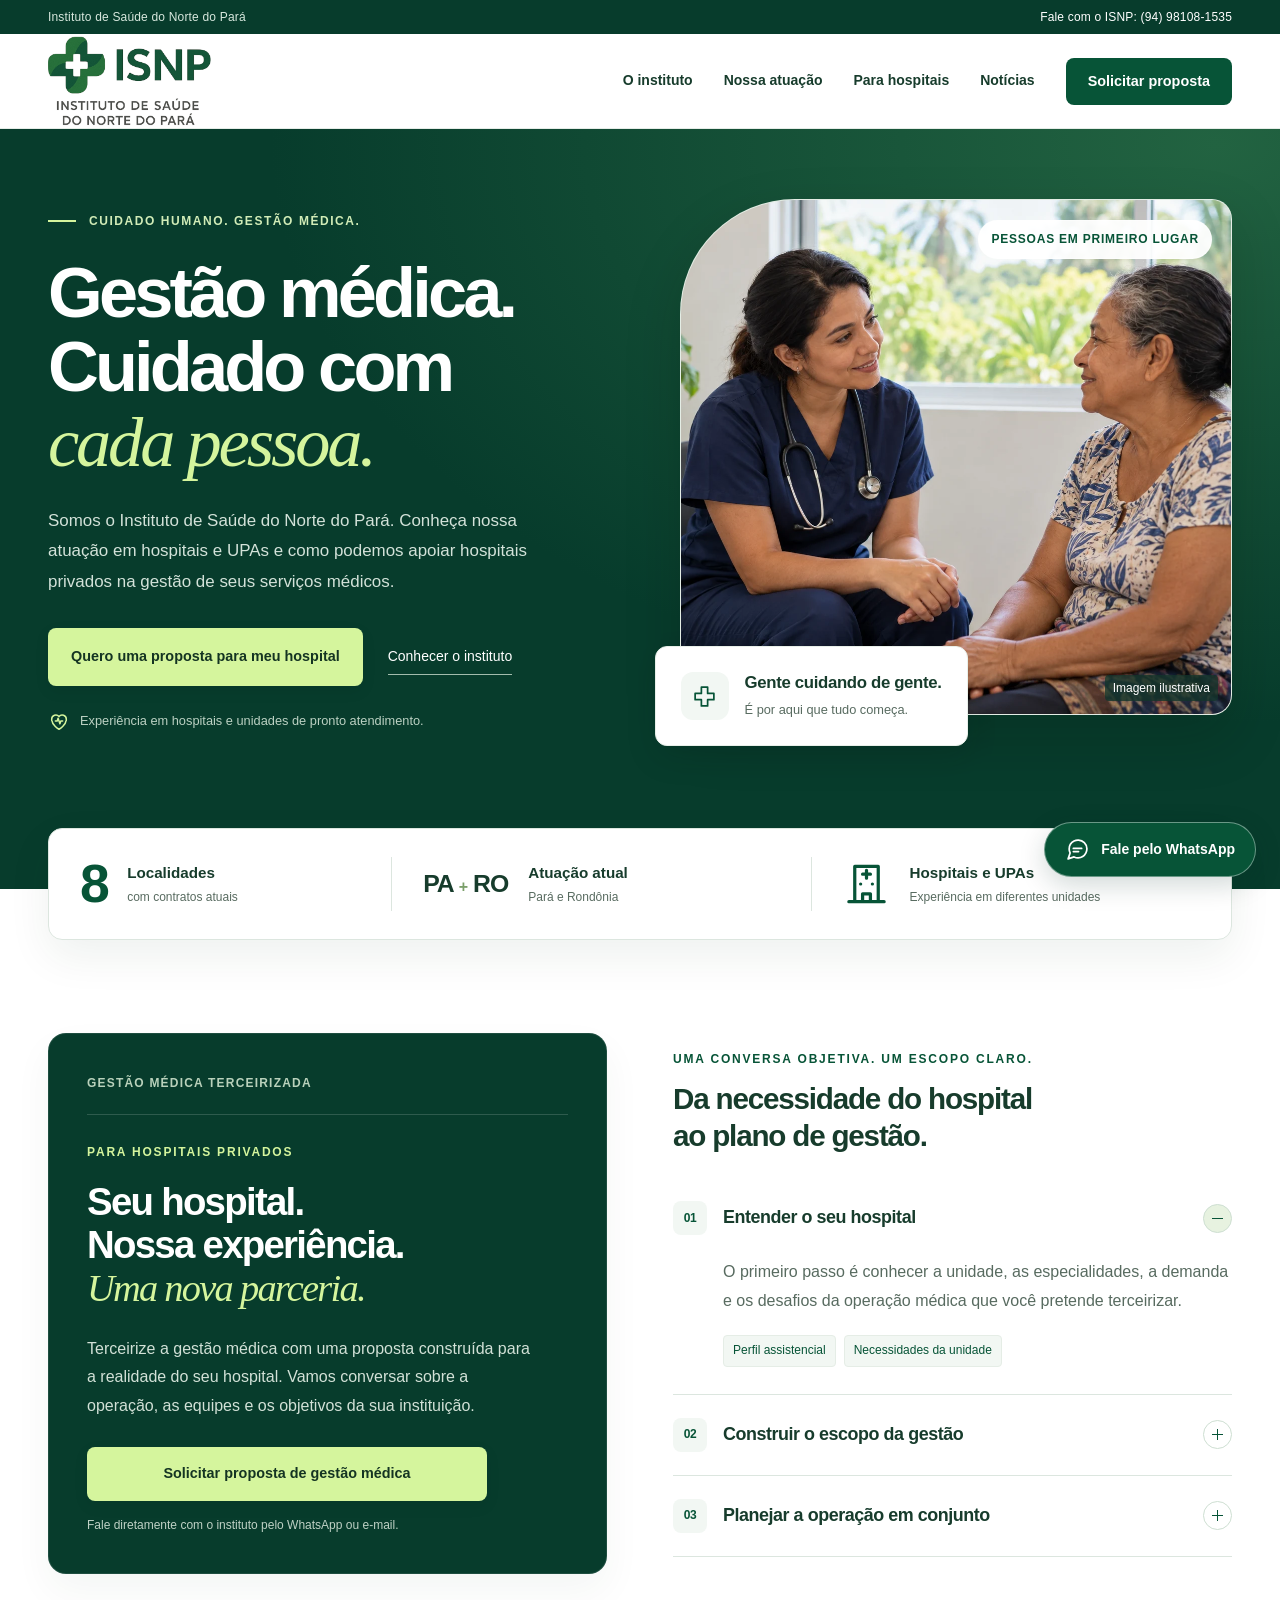
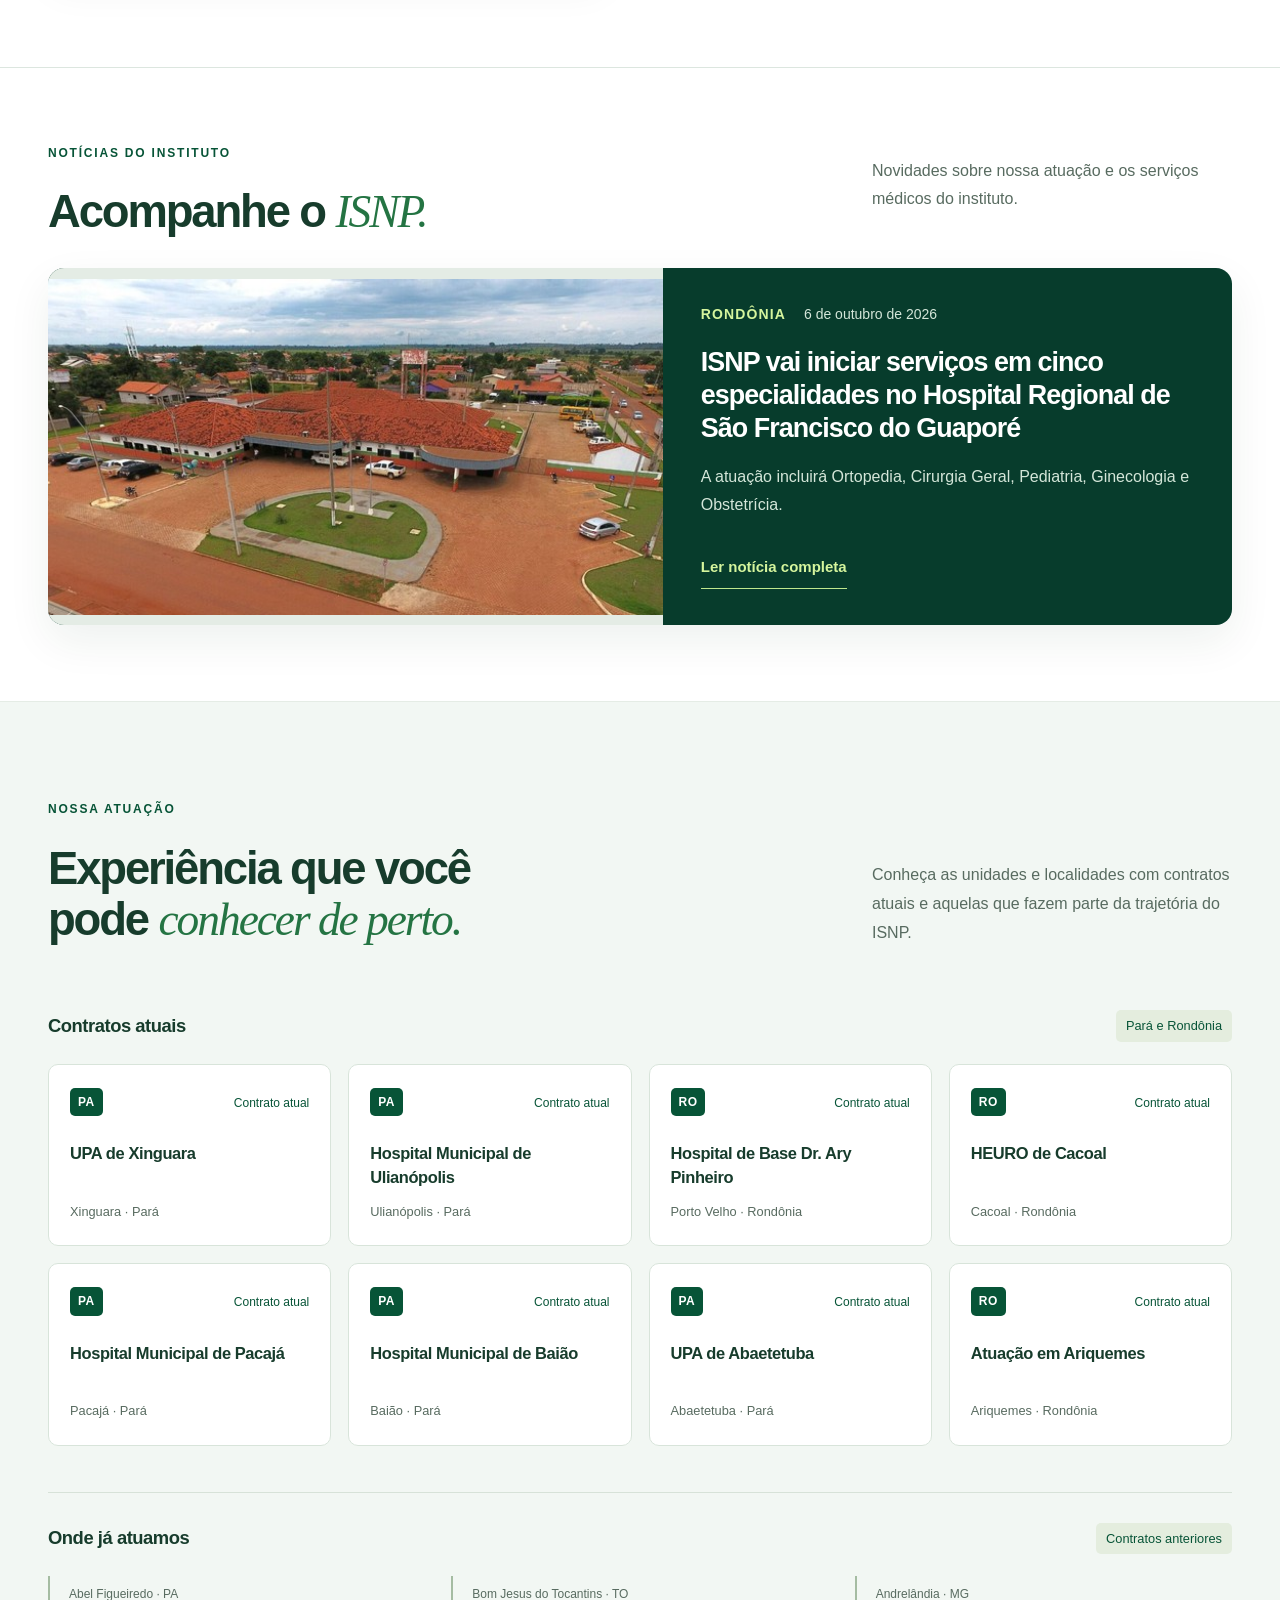
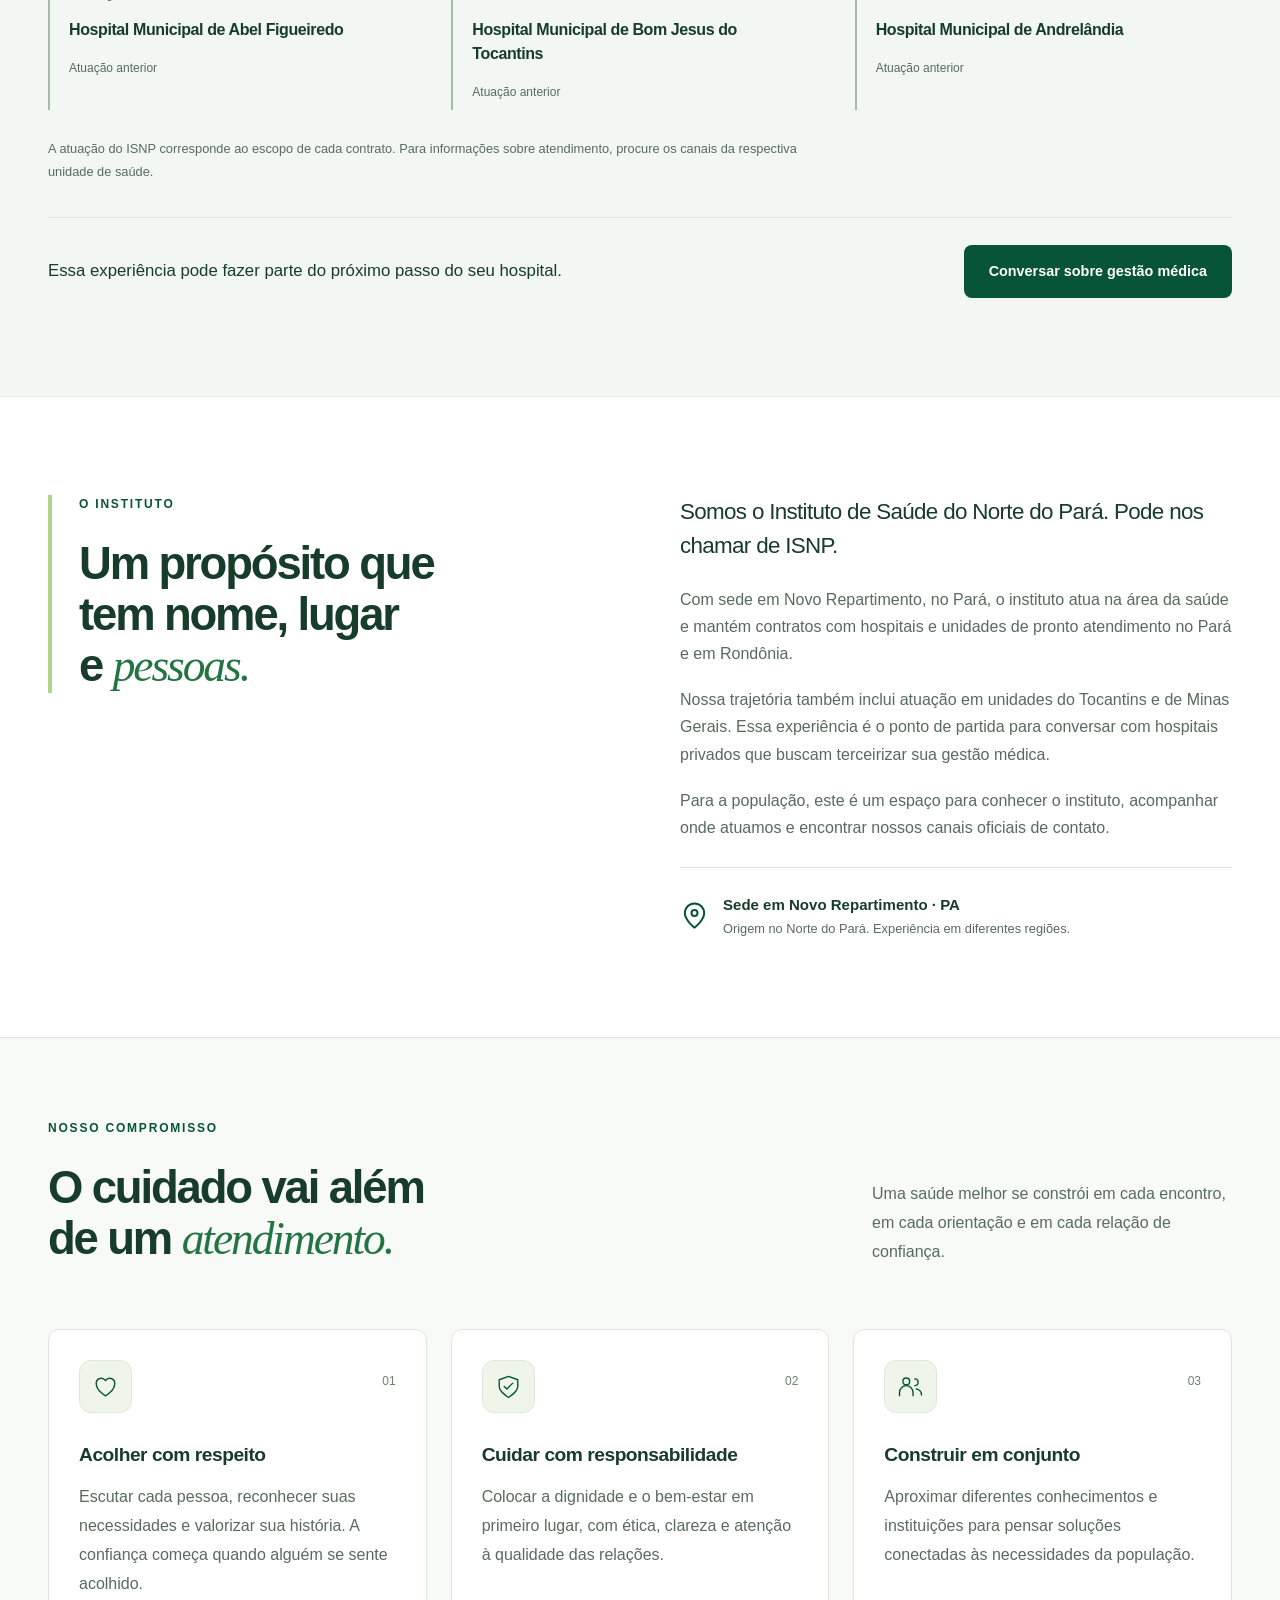
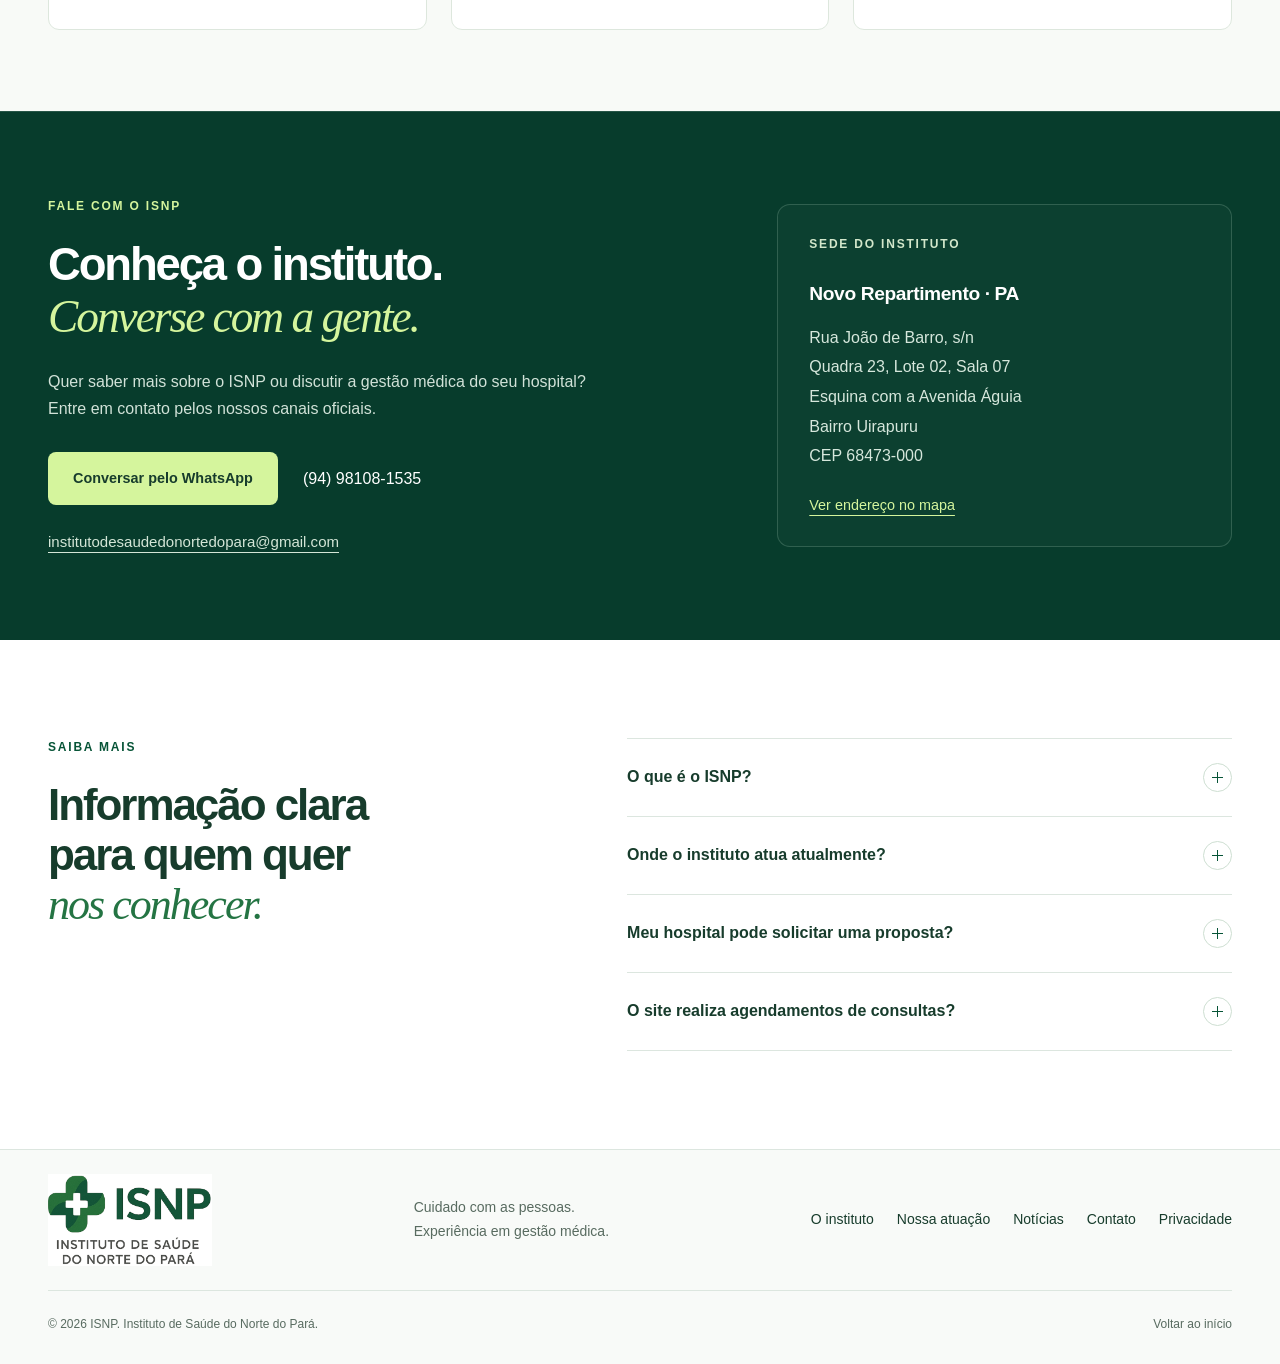
==== commit 42221af7: "Adiciona notícias e anúncio de serviços em São Francisco do Guaporé" ====
--- a/index.html
+++ b/index.html
@@ -8,6 +8,7 @@
   <title>ISNP | Instituto de Saúde do Norte do Pará — Gestão Médica</title>
   <link rel="icon" type="image/svg+xml" href="data:image/svg+xml,%3Csvg xmlns='http://www.w3.org/2000/svg' viewBox='0 0 40 40'%3E%3Crect width='40' height='40' rx='10' fill='%23075437'/%3E%3Cpath d='M16 8h8v8h8v8h-8v8h-8v-8H8v-8h8z' fill='white'/%3E%3C/svg%3E">
   <link rel="stylesheet" href="styles.css">
+  <link rel="stylesheet" href="news.css">
   <script src="app.js" defer></script>
   <link rel="canonical" href="https://www.institutodesaudedonortedopara.com/">
   <script type="application/ld+json">{"@context": "https://schema.org", "@type": "Organization", "name": "Instituto de Saúde do Norte do Pará", "alternateName": "ISNP", "url": "https://www.institutodesaudedonortedopara.com", "logo": "https://www.institutodesaudedonortedopara.com/isnp-logo.png", "telephone": "+55 94 98108-1535", "email": "institutodesaudedonortedopara@gmail.com", "address": {"@type": "PostalAddress", "streetAddress": "Rua João de Barro, s/n, Quadra 23, Lote 02, Sala 07, esquina com a Avenida Águia, bairro Uirapuru", "addressLocality": "Novo Repartimento", "addressRegion": "PA", "postalCode": "68473-000", "addressCountry": "BR"}}</script>
@@ -20,7 +21,7 @@
       <a class="brand" href="#inicio" aria-label="ISNP — início"><span class="logo-frame"><img src="isnp-logo.png" alt="ISNP — Instituto de Saúde do Norte do Pará" width="1563" height="1563"></span></a>
       <button class="menu-toggle" type="button" aria-expanded="false" aria-controls="navigation"><span>Menu</span><svg viewBox="0 0 24 24" aria-hidden="true"><path d="M4 7h16M4 12h16M4 17h16"/></svg></button>
       <nav id="navigation" aria-label="Navegação principal">
-        <a href="#instituto">O instituto</a><a href="#atuacao">Nossa atuação</a><a href="#parcerias">Para hospitais</a><button class="button button-small" type="button" data-open-proposal>Solicitar proposta</button>
+        <a href="#instituto">O instituto</a><a href="#atuacao">Nossa atuação</a><a href="#parcerias">Para hospitais</a><a href="#noticias">Notícias</a><button class="button button-small" type="button" data-open-proposal>Solicitar proposta</button>
       </nav>
     </div>
   </header>
@@ -54,6 +55,16 @@
         <details><summary><span class="partner-number">03</span><span>Planejar a operação em conjunto</span><span class="expand-icon" aria-hidden="true"></span></summary><div class="detail-content"><p>Discutir a implantação e o acompanhamento da gestão médica, com pontos de contato e rotinas de alinhamento entre o instituto e a direção hospitalar.</p><div class="tags"><span>Implantação</span><span>Acompanhamento da gestão</span></div></div></details>
       </div>
     </section>
+
+    <section class="news-section" id="noticias" aria-labelledby="news-title"><div class="container section">
+      <div class="section-heading"><div><p class="eyebrow">NOTÍCIAS DO INSTITUTO</p><h2 id="news-title">Acompanhe o <em>ISNP.</em></h2></div><p>Novidades sobre nossa atuação e os serviços médicos do instituto.</p></div>
+      <div class="news-grid">
+        <article class="news-feature">
+          <a class="news-photo-link" href="noticias/isnp-hospital-regional-sao-francisco-guapore.html" aria-label="Ler notícia sobre a atuação do ISNP em São Francisco do Guaporé"><img src="hospital-regional-sao-francisco-guapore.jpg" alt="Vista aérea do Hospital Regional de São Francisco do Guaporé, em Rondônia" width="600" height="328" loading="lazy"></a>
+          <div class="news-feature-copy"><div class="news-meta"><span>RONDÔNIA</span><time datetime="2026-10-06">6 de outubro de 2026</time></div><h3><a href="noticias/isnp-hospital-regional-sao-francisco-guapore.html">ISNP vai iniciar serviços em cinco especialidades no Hospital Regional de São Francisco do Guaporé</a></h3><p>A atuação incluirá Ortopedia, Cirurgia Geral, Pediatria, Ginecologia e Obstetrícia.</p><a class="news-read" href="noticias/isnp-hospital-regional-sao-francisco-guapore.html">Ler notícia completa</a></div>
+        </article>
+      </div>
+    </div></section>
 
     <section class="portfolio-section" id="atuacao" aria-labelledby="portfolio-title"><div class="container section">
       <div class="section-heading"><div><p class="eyebrow">NOSSA ATUAÇÃO</p><h2 id="portfolio-title">Experiência que você<br>pode <em>conhecer de perto.</em></h2></div><p>Conheça as unidades e localidades com contratos atuais e aquelas que fazem parte da trajetória do ISNP.</p></div>
@@ -99,7 +110,7 @@
       <details><summary>O site realiza agendamentos de consultas?<span class="expand-icon" aria-hidden="true"></span></summary><p>Não. Este é o site institucional do ISNP. Agendamentos, disponibilidade de especialidades e orientações de acesso devem ser consultados diretamente com a unidade de saúde responsável pelo atendimento.</p></details>
     </div></section>
   </main>
-  <footer><div class="container footer-main"><a class="brand" href="#inicio" aria-label="ISNP — voltar ao início"><span class="logo-frame"><img src="isnp-logo.png" alt="ISNP — Instituto de Saúde do Norte do Pará" width="1563" height="1563" loading="lazy"></span></a><p>Cuidado com as pessoas.<br>Experiência em gestão médica.</p><nav aria-label="Navegação do rodapé"><a href="#instituto">O instituto</a><a href="#atuacao">Nossa atuação</a><a href="#conectar">Contato</a><button type="button" id="privacy-open">Privacidade</button></nav></div><div class="container footer-bottom"><span>© 2026 ISNP. Instituto de Saúde do Norte do Pará.</span><a href="#inicio">Voltar ao início</a></div></footer>
+  <footer><div class="container footer-main"><a class="brand" href="#inicio" aria-label="ISNP — voltar ao início"><span class="logo-frame"><img src="isnp-logo.png" alt="ISNP — Instituto de Saúde do Norte do Pará" width="1563" height="1563" loading="lazy"></span></a><p>Cuidado com as pessoas.<br>Experiência em gestão médica.</p><nav aria-label="Navegação do rodapé"><a href="#instituto">O instituto</a><a href="#atuacao">Nossa atuação</a><a href="#noticias">Notícias</a><a href="#conectar">Contato</a><button type="button" id="privacy-open">Privacidade</button></nav></div><div class="container footer-bottom"><span>© 2026 ISNP. Instituto de Saúde do Norte do Pará.</span><a href="#inicio">Voltar ao início</a></div></footer>
 
   <aside class="contact-dock" aria-label="Contato rápido com o ISNP"><button class="dock-proposal" data-open-proposal type="button">Pedir proposta</button><a class="dock-chat" href="https://wa.me/5594981081535?text=Ol%C3%A1%2C%20gostaria%20de%20conversar%20com%20o%20ISNP." target="_blank" rel="noopener noreferrer"><svg viewBox="0 0 24 24" aria-hidden="true"><path d="M21 11.5a8.4 8.4 0 0 1-.9 3.8 8.5 8.5 0 0 1-7.6 4.7 8.4 8.4 0 0 1-3.8-.9L3 21l1.9-5.7a8.4 8.4 0 0 1-.9-3.8 8.5 8.5 0 0 1 4.7-7.6 8.4 8.4 0 0 1 3.8-.9h.5a8.5 8.5 0 0 1 8 8v.5Z"/><path d="M8 11h8M8 14h5"/></svg><span><span class="dock-prefix">Fale pelo </span>WhatsApp</span></a></aside>
 
--- a/news.css
+++ b/news.css
@@ -0,0 +1,50 @@
+/* Notícias: a mesma identidade do instituto, com leitura editorial. */
+.news-section{background:#fff;border-top:1px solid var(--line)}
+.news-section .section{padding-block:76px}
+.news-section .section-heading{margin-bottom:30px}
+.news-section .section-heading h2{margin-bottom:0}
+.news-grid{display:grid;gap:28px}
+.news-feature{display:grid;grid-template-columns:1.08fr 1fr;border-radius:16px;overflow:hidden;background:var(--deep);color:#fff;box-shadow:var(--shadow)}
+.news-photo-link{display:flex;align-items:center;background:#e4ece5;overflow:hidden}
+.news-photo-link img{width:100%;height:auto;aspect-ratio:600/328;object-fit:contain}
+.news-photo-link:focus-visible{outline-offset:-5px}
+.news-feature-copy{padding:36px 38px;display:flex;flex-direction:column;align-items:flex-start}
+.news-meta{display:flex;flex-wrap:wrap;gap:12px 18px;align-items:center;font-size:.875rem;line-height:1.5;margin-bottom:21px;color:#d4e6d9}
+.news-meta>span{font-weight:700;color:var(--accent);letter-spacing:.08em}
+.news-feature h3{font-size:clamp(1.65rem,2.1vw,2rem);line-height:1.23;letter-spacing:-.035em;margin-bottom:18px;font-weight:600}
+.news-feature h3 a:hover{text-decoration:underline;text-decoration-thickness:1px;text-underline-offset:5px}
+.news-feature-copy>p{font-size:1rem;color:#d4e6d9;line-height:1.75;margin-bottom:26px}
+.news-read{display:inline-flex;min-height:44px;align-items:center;border-bottom:1px solid #bfe78d;color:var(--accent);font-weight:600;font-size:.9375rem;margin-top:auto}
+.news-read:hover{color:#fff;border-color:#fff}
+.news-article-main{padding-bottom:90px}
+.news-article-header{padding-block:30px 39px}
+.news-breadcrumb{display:flex;gap:13px;flex-wrap:wrap;color:var(--muted);font-size:.875rem;margin-bottom:38px;line-height:1.5}
+.news-breadcrumb a:hover{text-decoration:underline;text-underline-offset:4px}
+.news-article-header>.eyebrow{font-size:.875rem;margin-bottom:20px}
+.news-article-header h1{max-width:1080px;font-size:clamp(2.2rem,4.1vw,3.5rem);line-height:1.12;margin-bottom:22px;letter-spacing:-.045em}
+.news-deck{max-width:890px;color:var(--muted);font-size:1.25rem;line-height:1.65;margin-bottom:25px}
+.news-byline{display:flex;flex-wrap:wrap;gap:9px 25px;font-size:.875rem;line-height:1.6;border-top:1px solid var(--line);padding-top:20px;color:var(--muted)}
+.news-byline>span{color:var(--green);font-weight:600}
+.news-article-layout{display:grid;grid-template-columns:minmax(0,2.5fr) minmax(240px,1fr);gap:50px;align-items:start}
+.news-article-photo{margin:0 0 32px}
+.news-article-photo img{width:100%;height:auto;border-radius:12px}
+.news-article-photo figcaption{font-size:.875rem;color:var(--muted);line-height:1.6;margin-top:11px}
+.news-prose{max-width:780px}
+.news-prose>p{font-size:1.125rem;line-height:1.9;margin-bottom:24px}
+.news-prose h2{font-size:1.65rem;line-height:1.25;margin-block:35px 17px;letter-spacing:-.025em}
+.news-specialties{list-style:none;margin:0 0 29px;padding:0;display:grid;grid-template-columns:repeat(2,minmax(0,1fr));gap:10px}
+.news-specialties li{background:var(--pale);border-left:3px solid #82ae56;padding:12px 17px;font-size:1rem;font-weight:600;line-height:1.5}
+.news-service-note{background:var(--pale);border:1px solid var(--line);border-radius:10px;padding:24px 26px;margin-block:32px}
+.news-service-note h2{font-size:1.2rem;margin:0 0 12px}
+.news-service-note p{font-size:1rem;line-height:1.8;margin:0;color:var(--muted)}
+.news-back{display:inline-flex;align-items:center;min-height:48px;font-weight:600;color:var(--green);text-decoration:underline;text-underline-offset:5px}
+.news-factbox{background:var(--pale);border-top:3px solid var(--green);padding:28px;border-radius:0 0 10px 10px}
+.news-factbox .eyebrow{font-size:.875rem;letter-spacing:.08em;margin-bottom:16px}
+.news-factbox h2{font-size:1.5rem;line-height:1.3;margin-bottom:25px}
+.news-factbox dl{margin:0}
+.news-factbox dt{font-size:.875rem;color:var(--muted);margin-bottom:6px}
+.news-factbox dd{margin:0 0 21px;font-size:1rem;font-weight:600;line-height:1.6}
+.news-factbox>a{display:inline-block;font-size:.9375rem;font-weight:600;text-decoration:underline;text-underline-offset:5px;line-height:1.6;padding-block:8px}
+@media(min-width:901px) and (max-width:1150px){.header-inner nav{gap:17px}.header-inner nav>a{font-size:.875rem}}
+@media(max-width:900px){.news-feature{grid-template-columns:1fr}.news-feature-copy{padding:30px}.news-feature h3{font-size:1.9rem}.news-article-layout{grid-template-columns:1fr;gap:35px}.news-factbox{max-width:780px}.news-article-header h1{font-size:2.7rem}.news-article-header{padding-bottom:30px}.news-article-main{padding-bottom:60px}}
+@media(max-width:600px){.news-section .section{padding-block:55px}.news-section .section-heading h2{margin-bottom:20px}.news-feature{border-radius:12px}.news-feature-copy{padding:25px 23px 28px}.news-feature h3{font-size:1.7rem;line-height:1.25}.news-meta{font-size:.875rem;margin-bottom:18px}.news-article-header{padding-top:23px}.news-breadcrumb{gap:10px;margin-bottom:29px}.news-article-header h1{font-size:2.05rem;line-height:1.17;letter-spacing:-.035em}.news-deck{font-size:1.125rem}.news-byline{flex-direction:column;gap:7px}.news-article-photo{margin-bottom:27px}.news-prose>p{font-size:1.0625rem;line-height:1.85}.news-specialties{grid-template-columns:1fr}.news-service-note{padding:22px}.news-factbox{padding:24px}.news-article-main{padding-bottom:48px}}
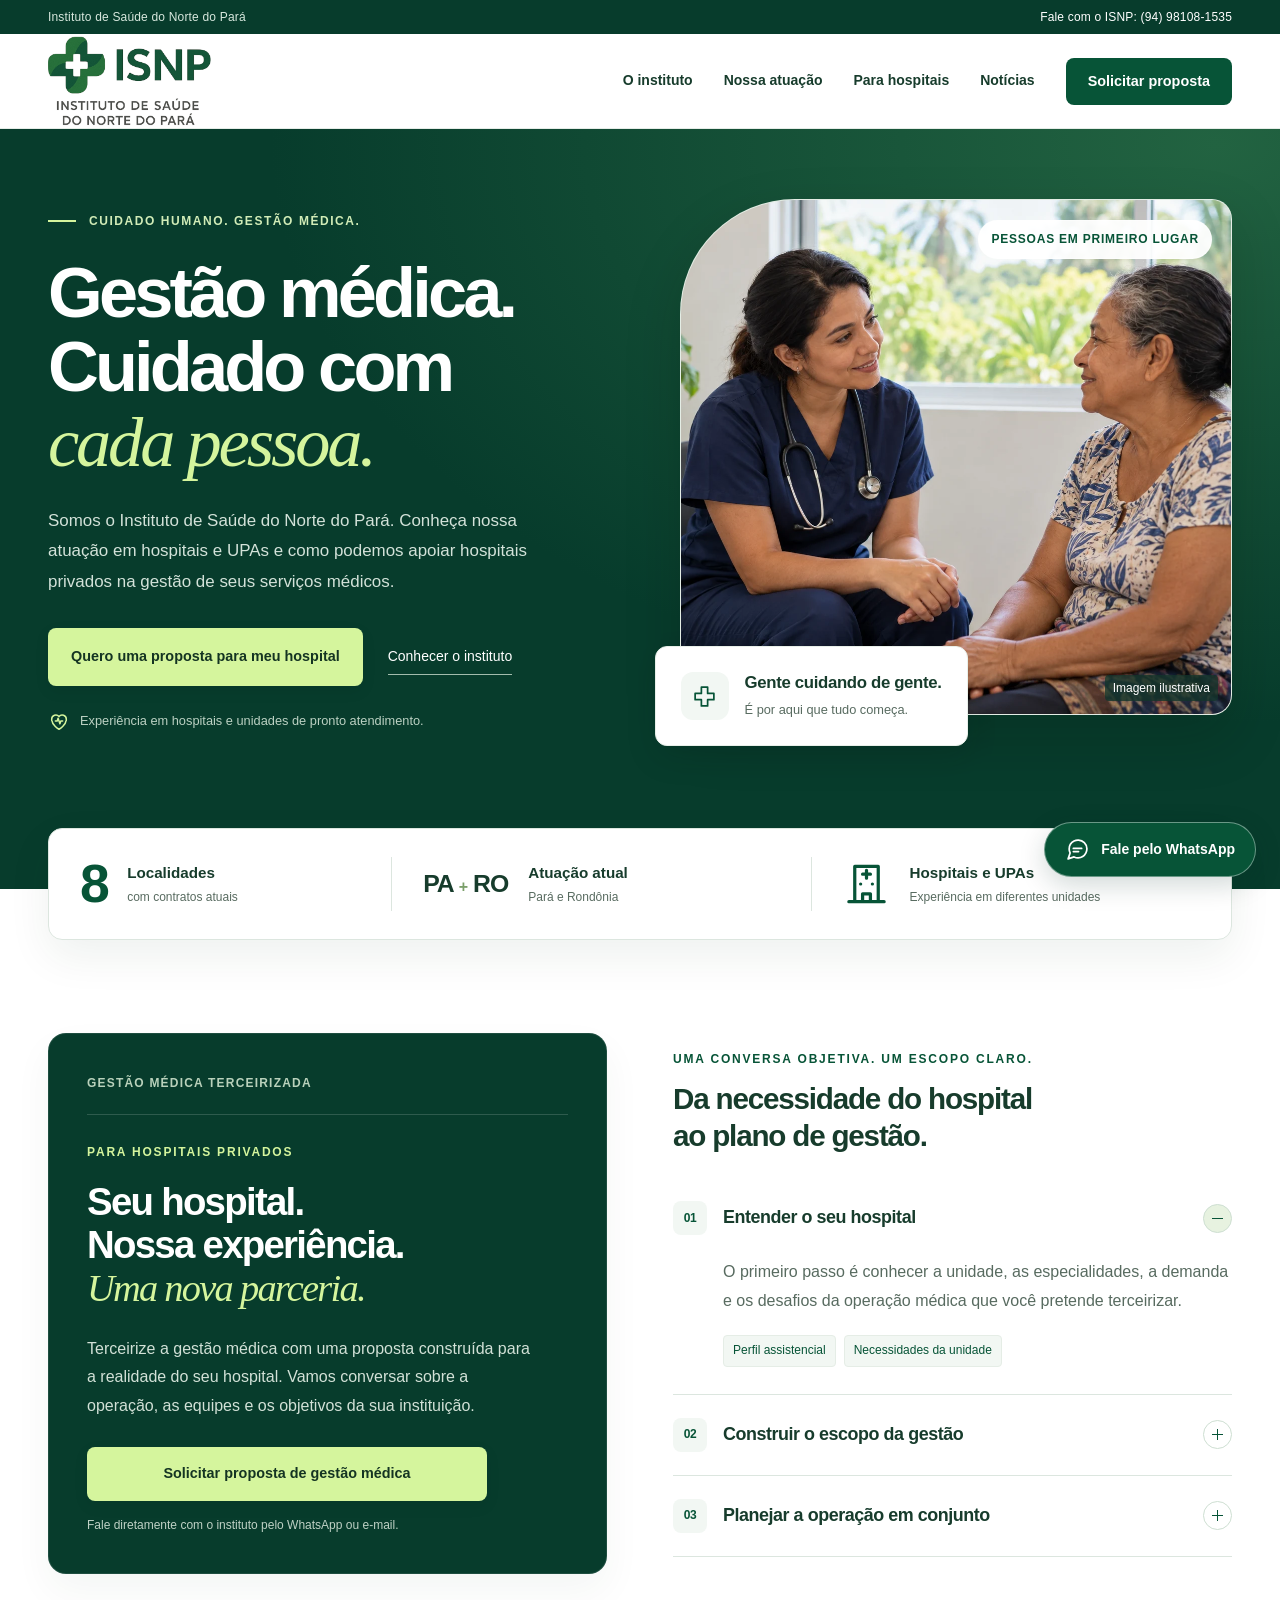
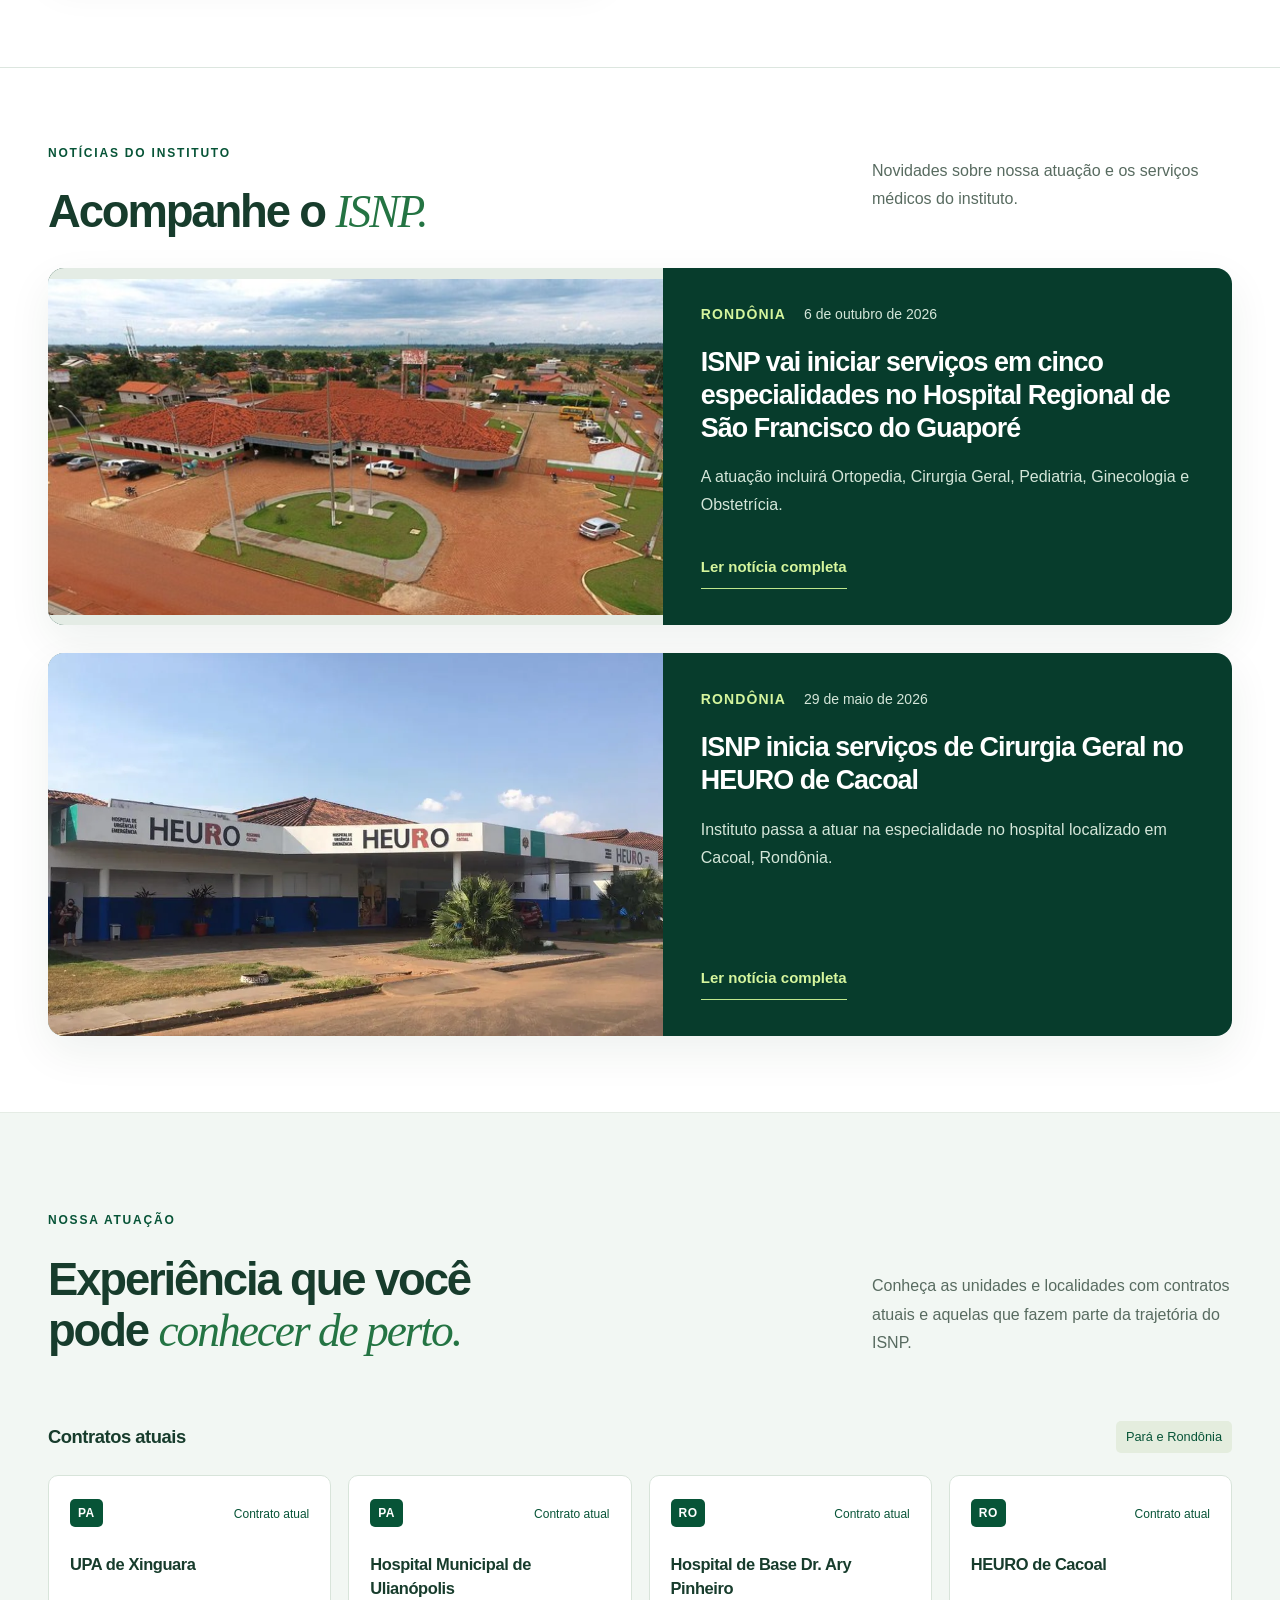
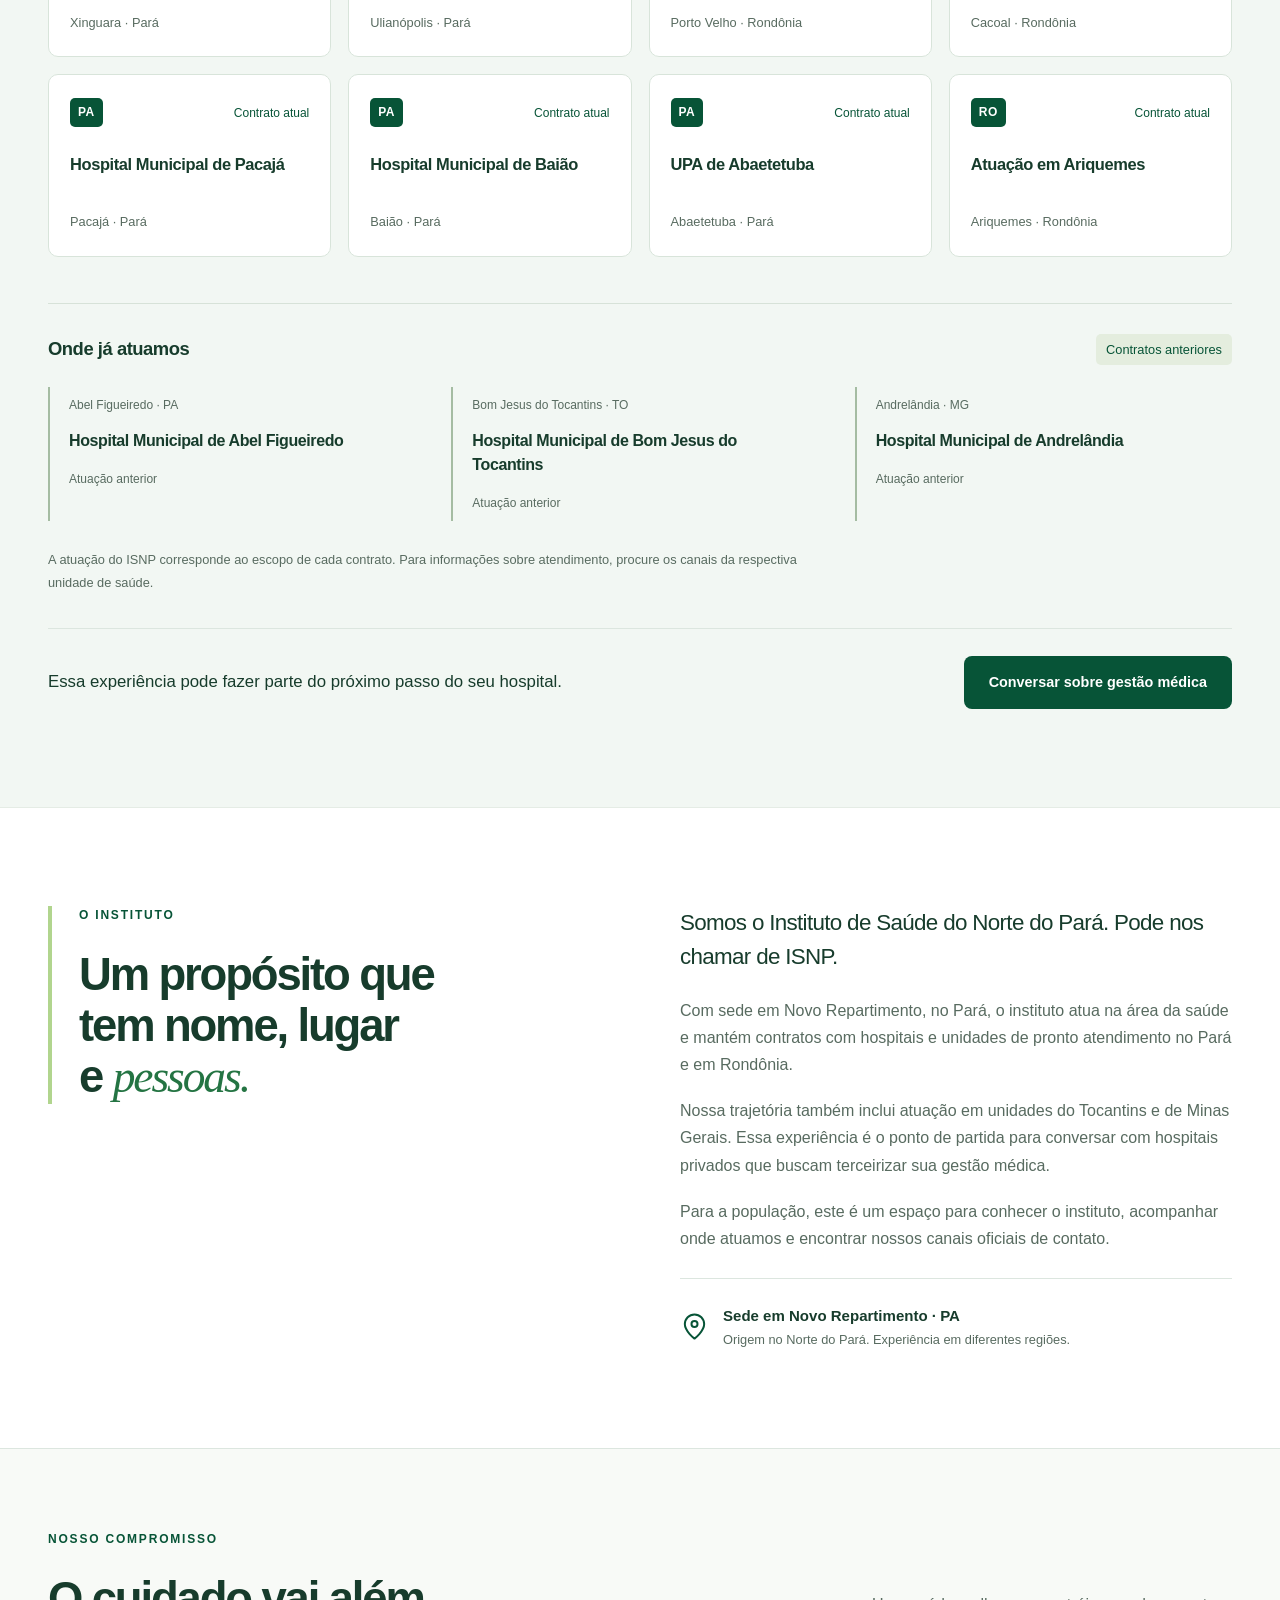
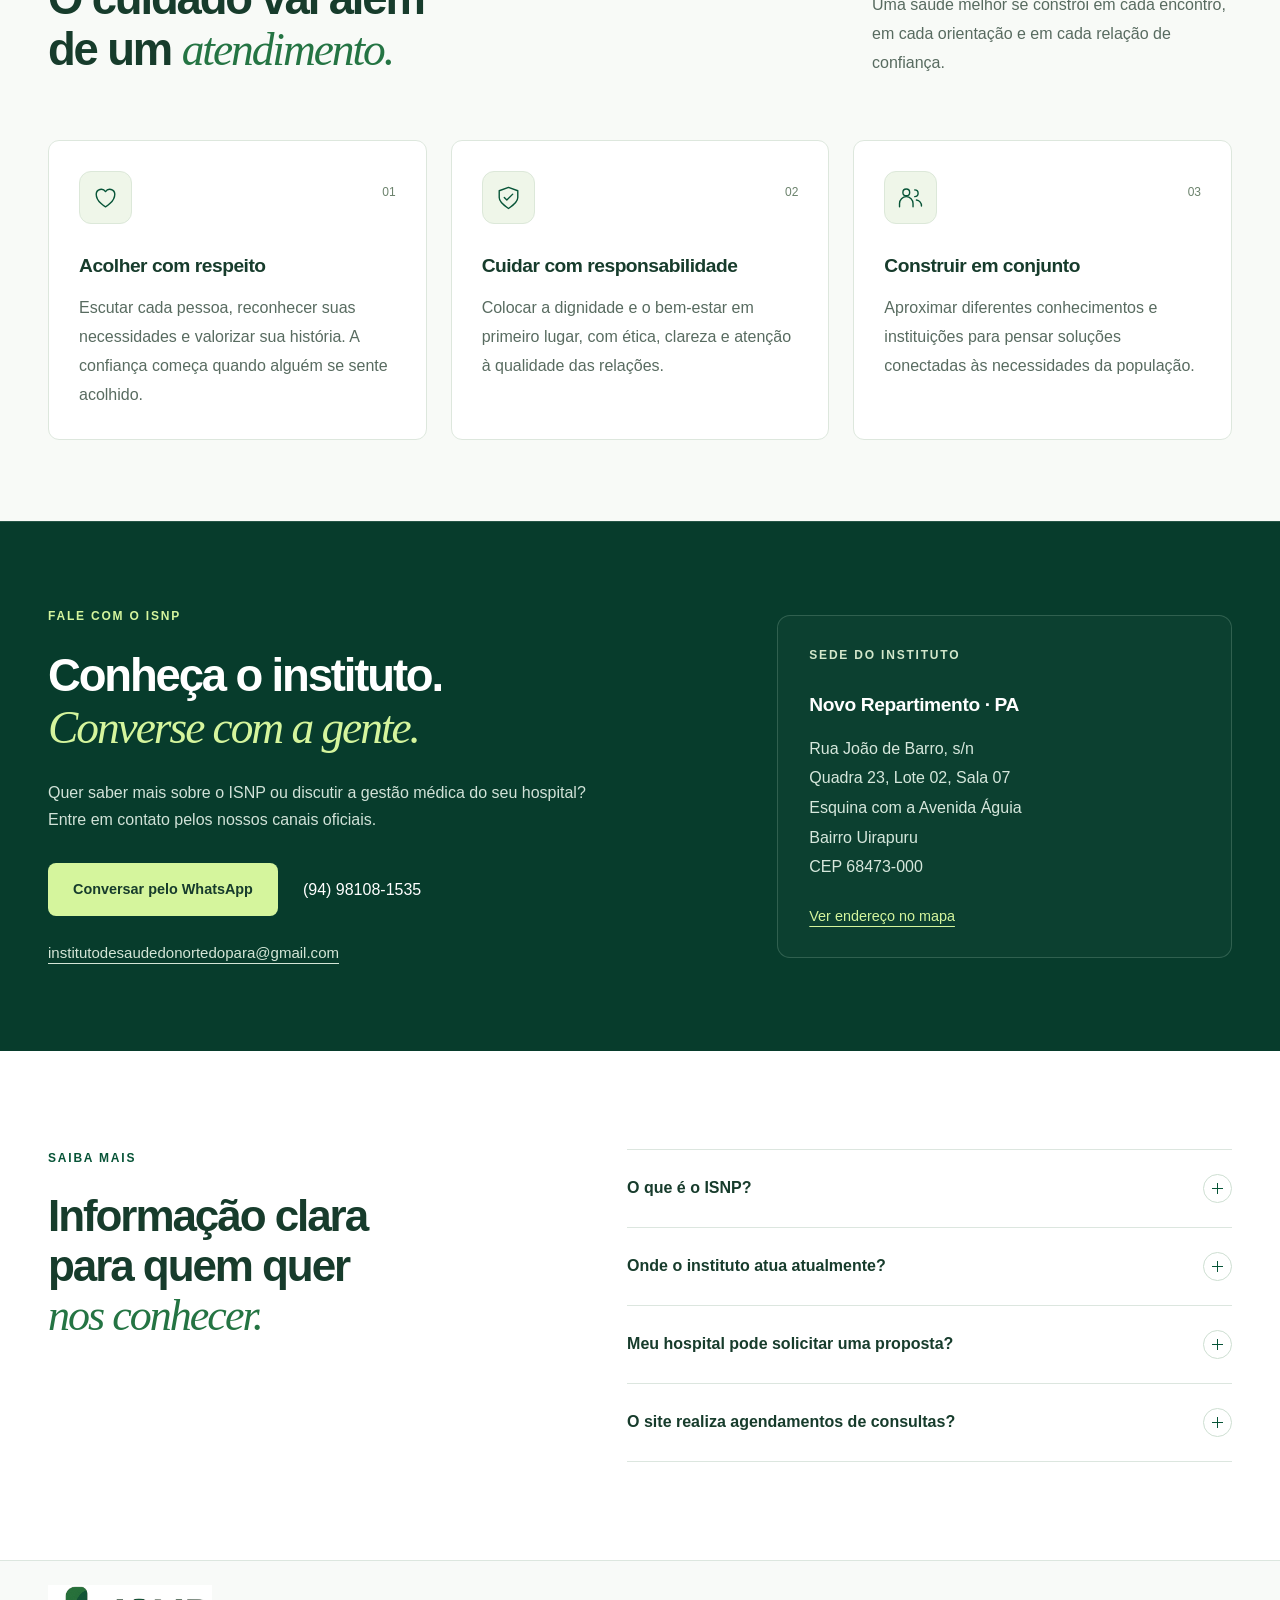
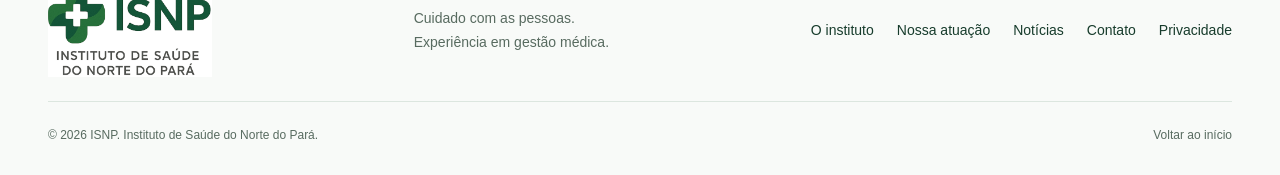
==== commit 98e44b3b: "Adiciona notícia de Cirurgia Geral no HEURO de Cacoal datada de 29/05/2026" ====
--- a/index.html
+++ b/index.html
@@ -8,7 +8,7 @@
   <title>ISNP | Instituto de Saúde do Norte do Pará — Gestão Médica</title>
   <link rel="icon" type="image/svg+xml" href="data:image/svg+xml,%3Csvg xmlns='http://www.w3.org/2000/svg' viewBox='0 0 40 40'%3E%3Crect width='40' height='40' rx='10' fill='%23075437'/%3E%3Cpath d='M16 8h8v8h8v8h-8v8h-8v-8H8v-8h8z' fill='white'/%3E%3C/svg%3E">
   <link rel="stylesheet" href="styles.css">
-  <link rel="stylesheet" href="news.css">
+  <link rel="stylesheet" href="news.css?v=20261006-2">
   <script src="app.js" defer></script>
   <link rel="canonical" href="https://www.institutodesaudedonortedopara.com/">
   <script type="application/ld+json">{"@context": "https://schema.org", "@type": "Organization", "name": "Instituto de Saúde do Norte do Pará", "alternateName": "ISNP", "url": "https://www.institutodesaudedonortedopara.com", "logo": "https://www.institutodesaudedonortedopara.com/isnp-logo.png", "telephone": "+55 94 98108-1535", "email": "institutodesaudedonortedopara@gmail.com", "address": {"@type": "PostalAddress", "streetAddress": "Rua João de Barro, s/n, Quadra 23, Lote 02, Sala 07, esquina com a Avenida Águia, bairro Uirapuru", "addressLocality": "Novo Repartimento", "addressRegion": "PA", "postalCode": "68473-000", "addressCountry": "BR"}}</script>
@@ -62,6 +62,10 @@
         <article class="news-feature">
           <a class="news-photo-link" href="noticias/isnp-hospital-regional-sao-francisco-guapore.html" aria-label="Ler notícia sobre a atuação do ISNP em São Francisco do Guaporé"><img src="hospital-regional-sao-francisco-guapore.jpg" alt="Vista aérea do Hospital Regional de São Francisco do Guaporé, em Rondônia" width="600" height="328" loading="lazy"></a>
           <div class="news-feature-copy"><div class="news-meta"><span>RONDÔNIA</span><time datetime="2026-10-06">6 de outubro de 2026</time></div><h3><a href="noticias/isnp-hospital-regional-sao-francisco-guapore.html">ISNP vai iniciar serviços em cinco especialidades no Hospital Regional de São Francisco do Guaporé</a></h3><p>A atuação incluirá Ortopedia, Cirurgia Geral, Pediatria, Ginecologia e Obstetrícia.</p><a class="news-read" href="noticias/isnp-hospital-regional-sao-francisco-guapore.html">Ler notícia completa</a></div>
+        </article>
+        <article class="news-feature">
+          <a class="news-photo-link" href="noticias/isnp-cirurgia-geral-heuro-cacoal.html" aria-label="Ler notícia sobre o início dos serviços de Cirurgia Geral no HEURO de Cacoal"><img src="heuro-cacoal-cirurgia-geral.webp" alt="Fachada do HEURO de Cacoal, em Rondônia" width="984" height="613" style="aspect-ratio:984/613" loading="lazy"></a>
+          <div class="news-feature-copy"><div class="news-meta"><span>RONDÔNIA</span><time datetime="2026-05-29">29 de maio de 2026</time></div><h3><a href="noticias/isnp-cirurgia-geral-heuro-cacoal.html">ISNP inicia serviços de Cirurgia Geral no HEURO de Cacoal</a></h3><p>Instituto passa a atuar na especialidade no hospital localizado em Cacoal, Rondônia.</p><a class="news-read" href="noticias/isnp-cirurgia-geral-heuro-cacoal.html">Ler notícia completa</a></div>
         </article>
       </div>
     </div></section>
--- a/news.css
+++ b/news.css
@@ -21,7 +21,7 @@
 .news-breadcrumb{display:flex;gap:13px;flex-wrap:wrap;color:var(--muted);font-size:.875rem;margin-bottom:38px;line-height:1.5}
 .news-breadcrumb a:hover{text-decoration:underline;text-underline-offset:4px}
 .news-article-header>.eyebrow{font-size:.875rem;margin-bottom:20px}
-.news-article-header h1{max-width:1080px;font-size:clamp(2.2rem,4.1vw,3.5rem);line-height:1.12;margin-bottom:22px;letter-spacing:-.045em}
+.news-article-header h1{color:var(--ink);max-width:1080px;font-size:clamp(2.2rem,4.1vw,3.5rem);line-height:1.12;margin-bottom:22px;letter-spacing:-.045em}
 .news-deck{max-width:890px;color:var(--muted);font-size:1.25rem;line-height:1.65;margin-bottom:25px}
 .news-byline{display:flex;flex-wrap:wrap;gap:9px 25px;font-size:.875rem;line-height:1.6;border-top:1px solid var(--line);padding-top:20px;color:var(--muted)}
 .news-byline>span{color:var(--green);font-weight:600}
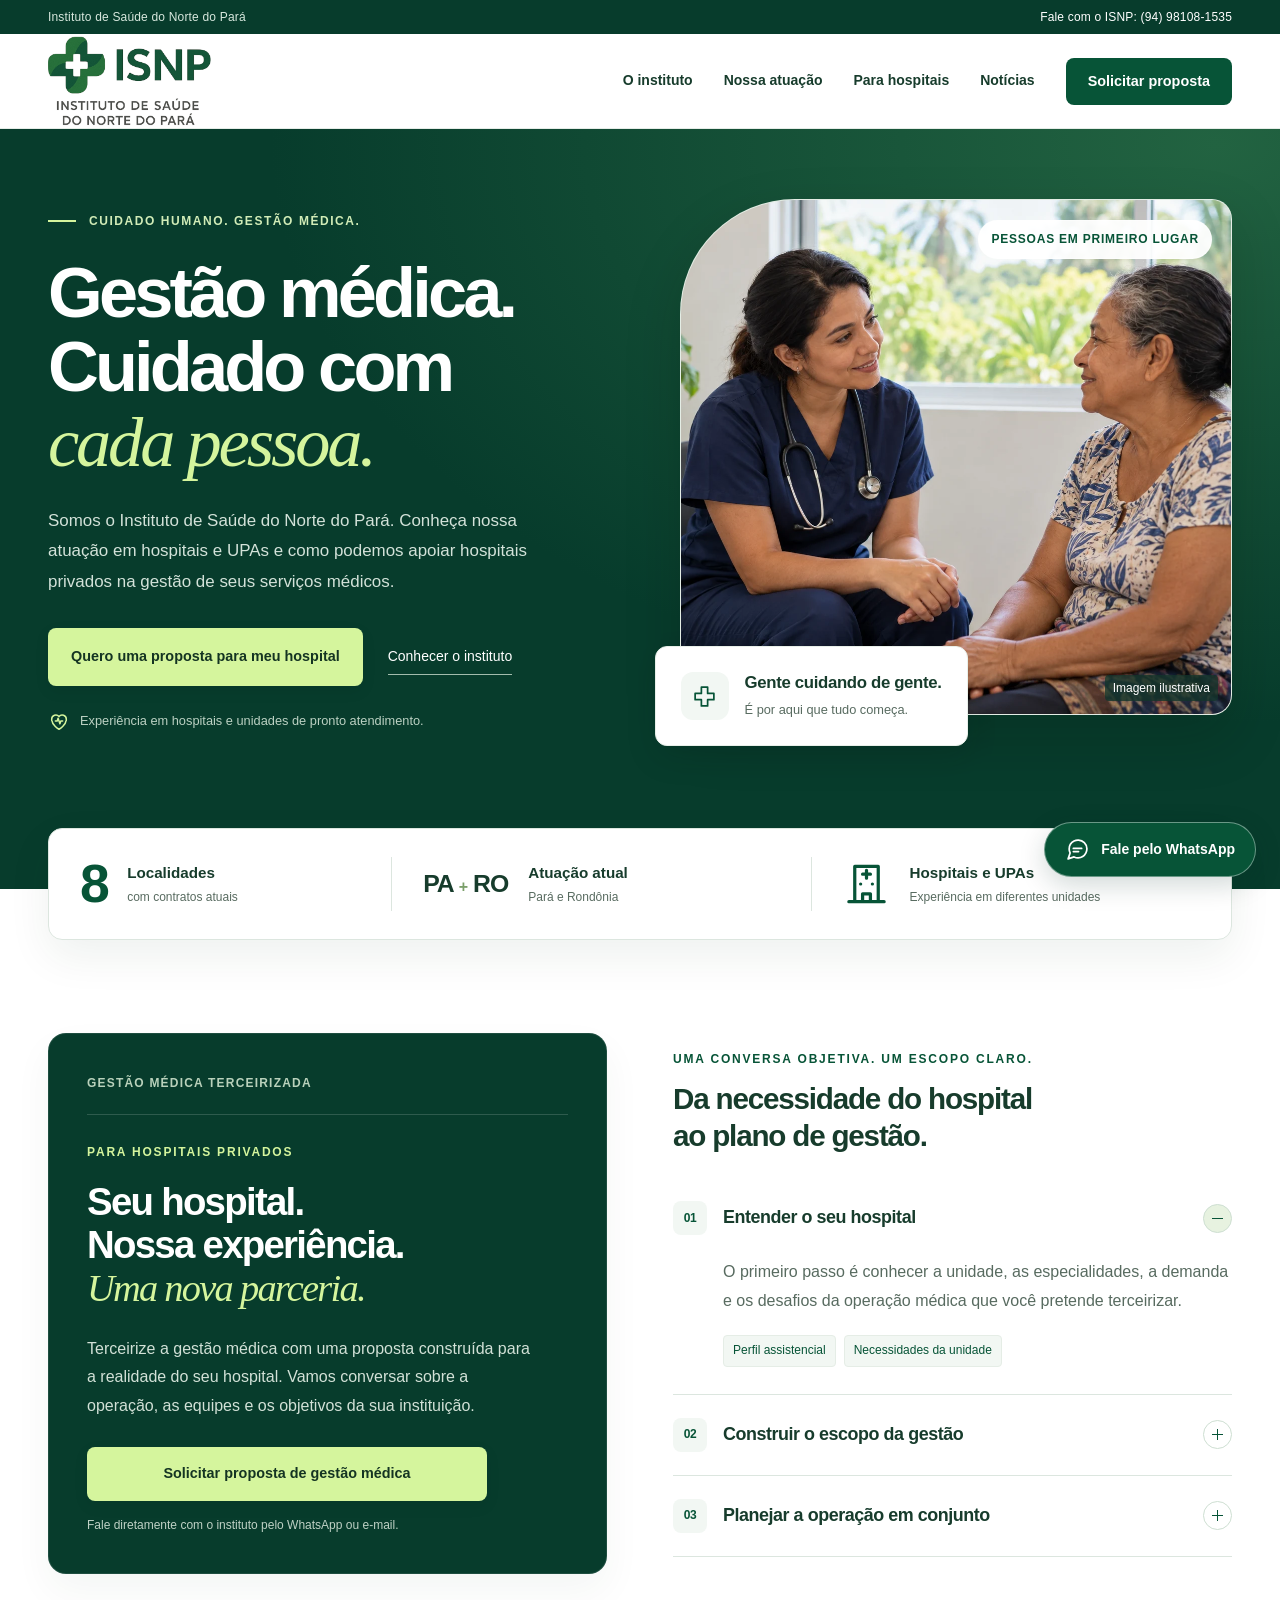
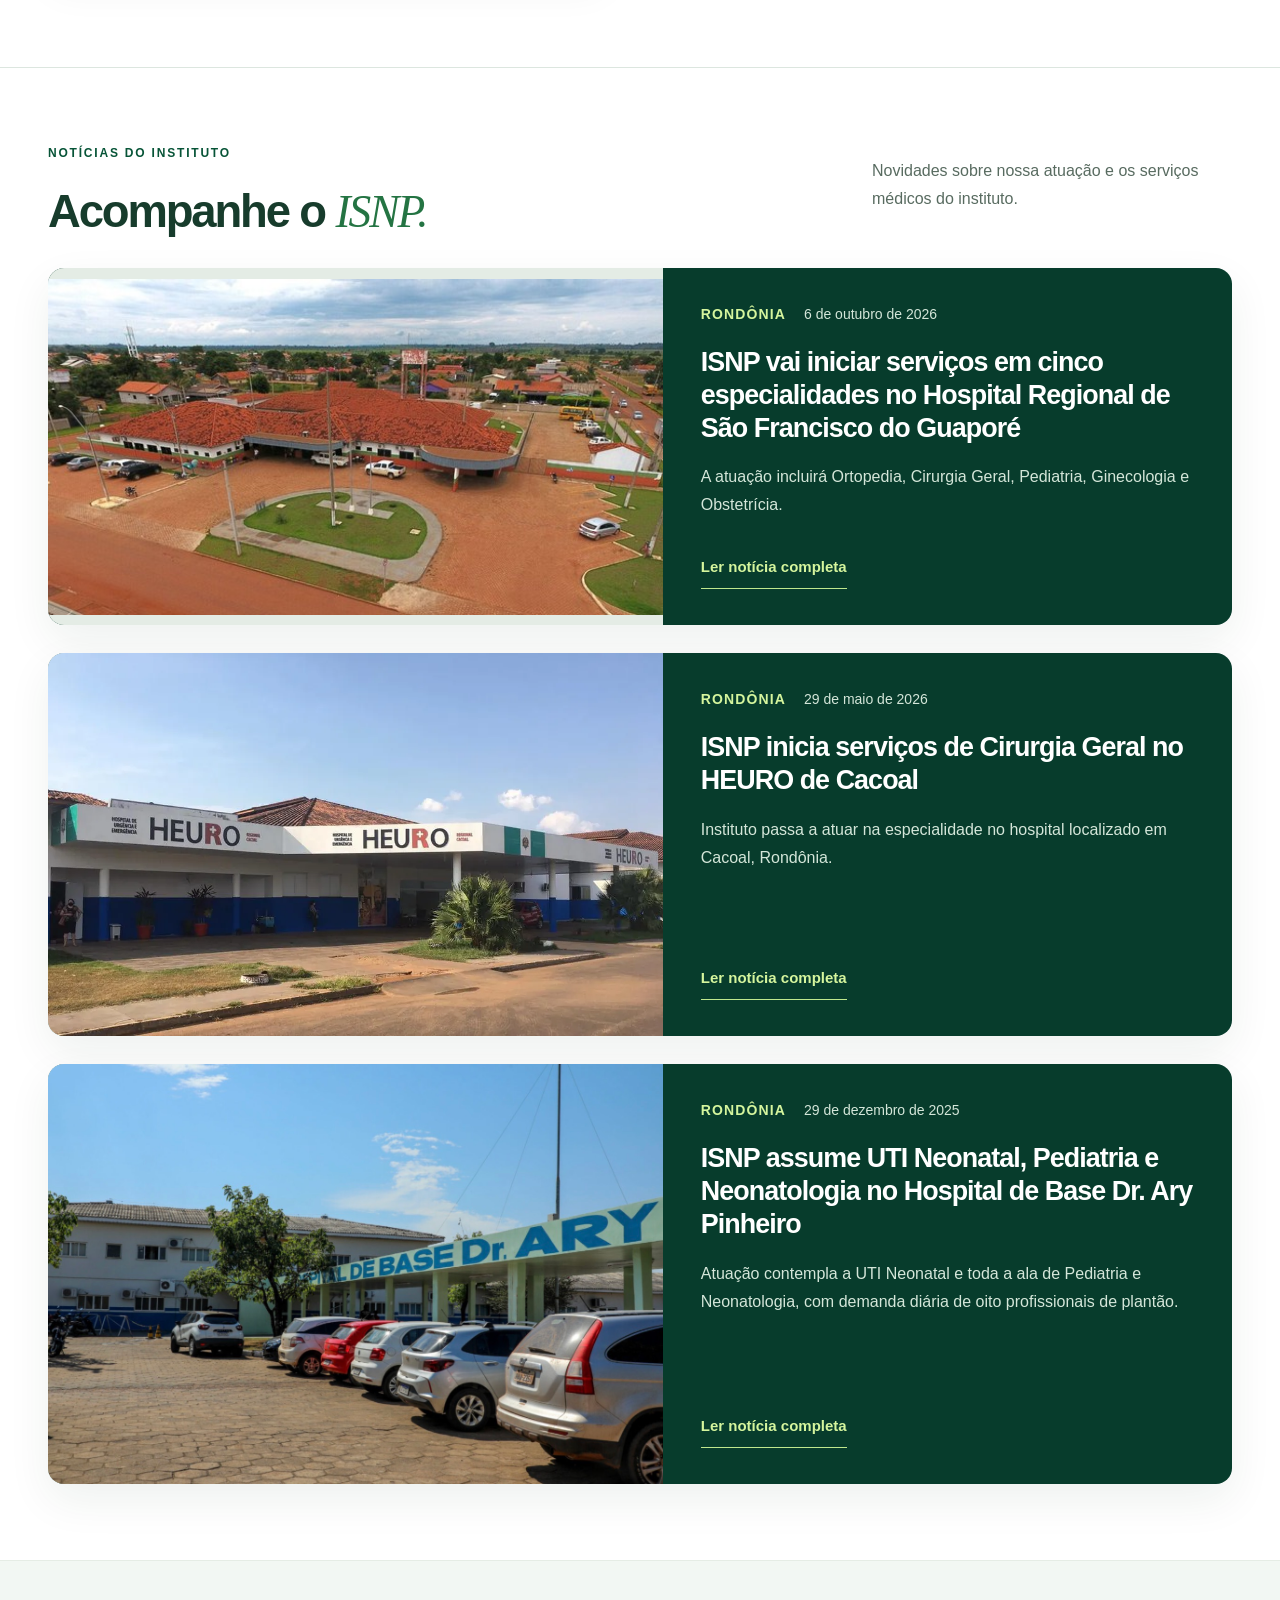
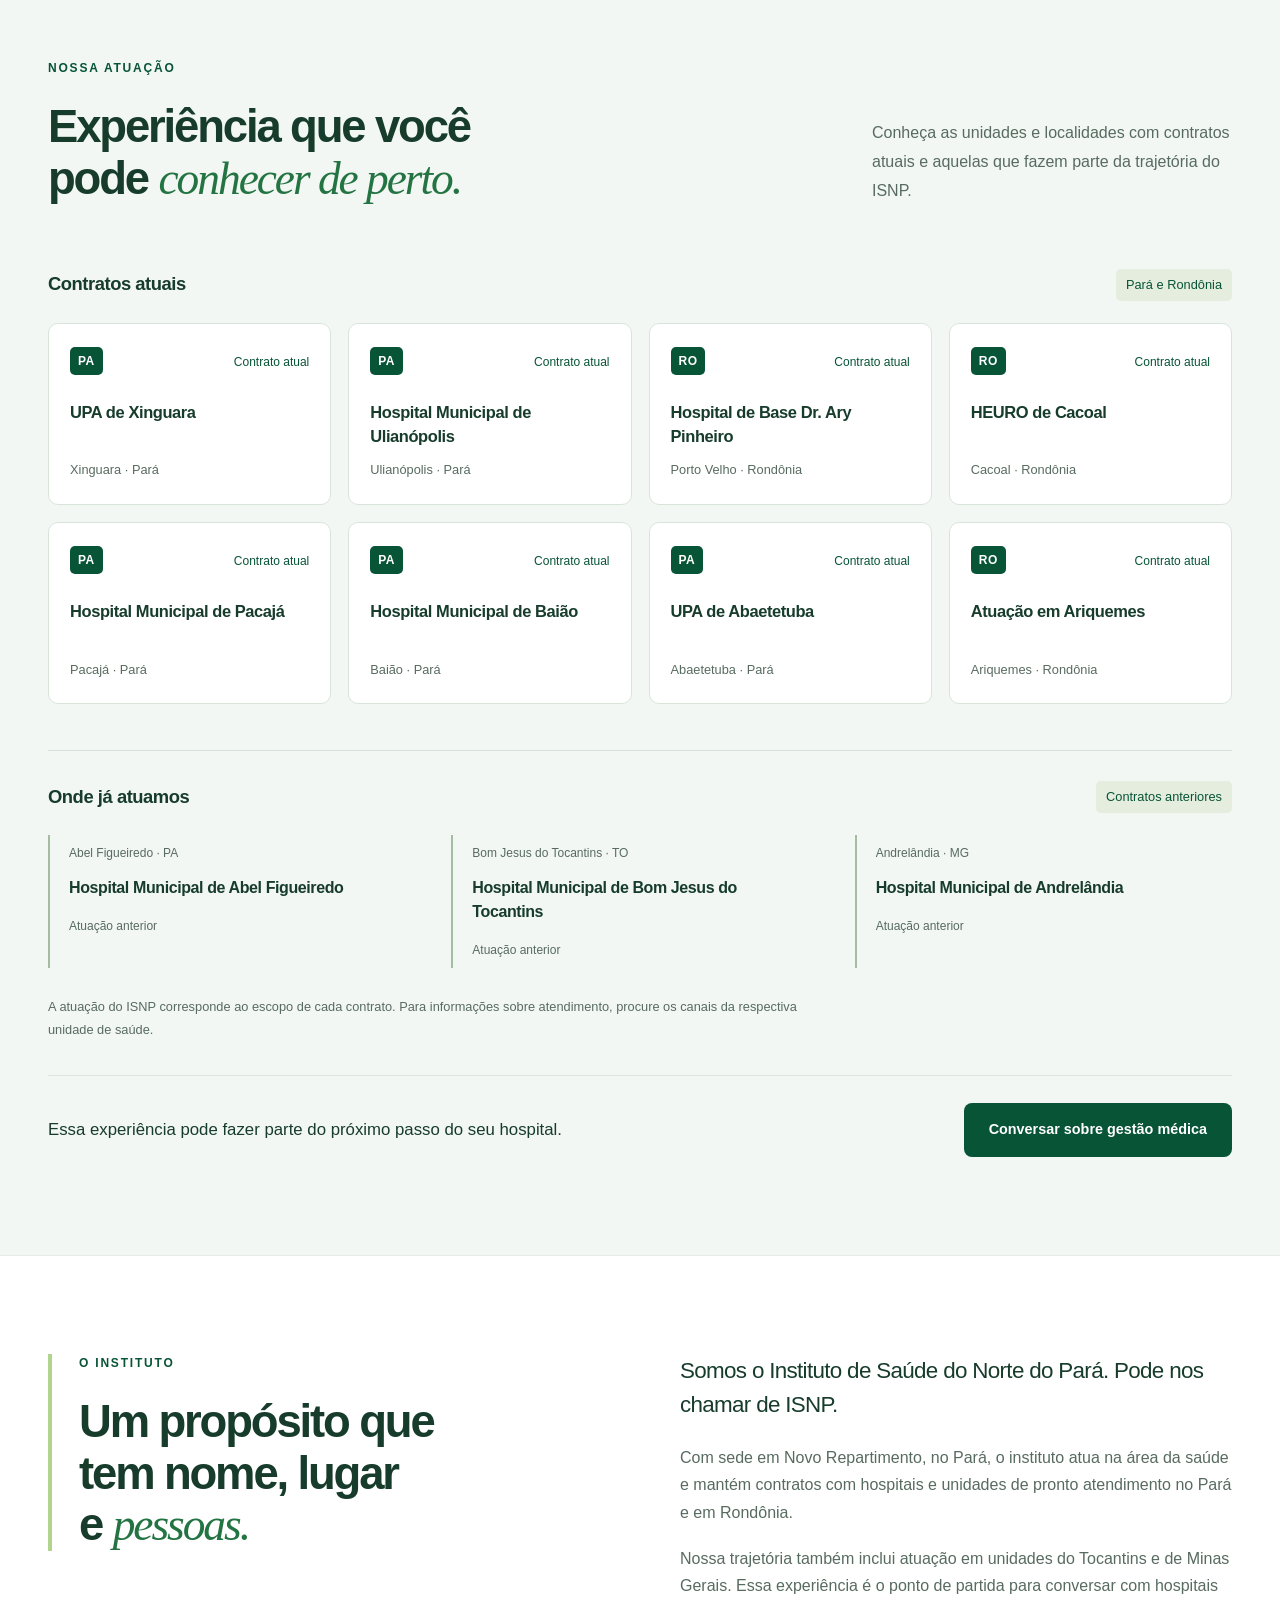
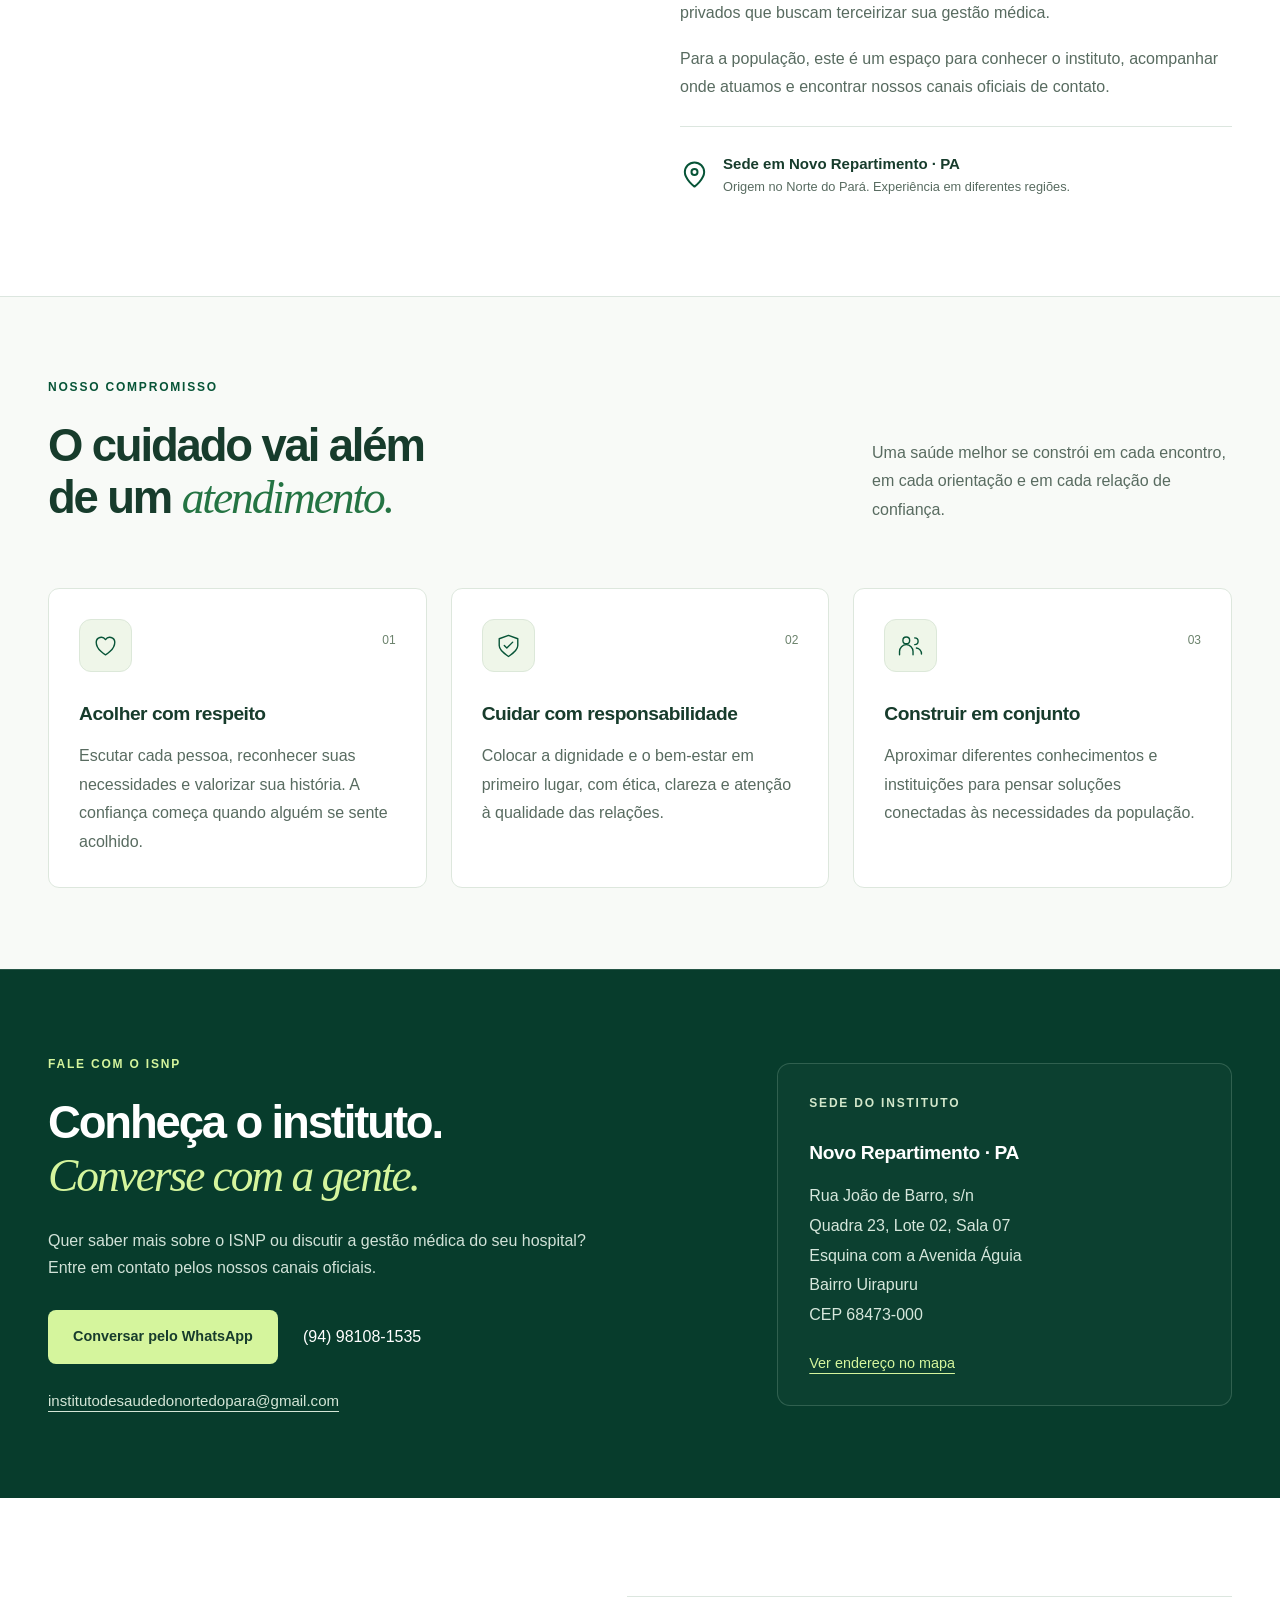
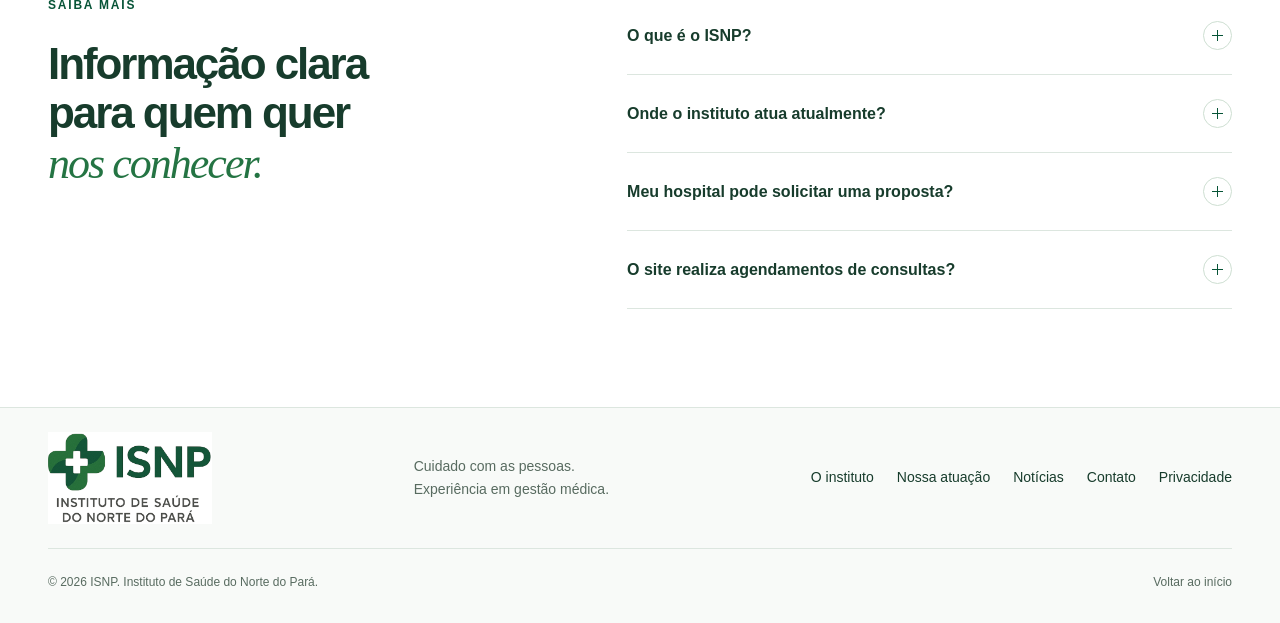
==== commit 49ce0532: "Publica notícia de Pediatria e Neonatologia no Hospital de Base Dr. Ary Pinheiro" ====
--- a/index.html
+++ b/index.html
@@ -67,6 +67,10 @@
           <a class="news-photo-link" href="noticias/isnp-cirurgia-geral-heuro-cacoal.html" aria-label="Ler notícia sobre o início dos serviços de Cirurgia Geral no HEURO de Cacoal"><img src="heuro-cacoal-cirurgia-geral.webp" alt="Fachada do HEURO de Cacoal, em Rondônia" width="984" height="613" style="aspect-ratio:984/613" loading="lazy"></a>
           <div class="news-feature-copy"><div class="news-meta"><span>RONDÔNIA</span><time datetime="2026-05-29">29 de maio de 2026</time></div><h3><a href="noticias/isnp-cirurgia-geral-heuro-cacoal.html">ISNP inicia serviços de Cirurgia Geral no HEURO de Cacoal</a></h3><p>Instituto passa a atuar na especialidade no hospital localizado em Cacoal, Rondônia.</p><a class="news-read" href="noticias/isnp-cirurgia-geral-heuro-cacoal.html">Ler notícia completa</a></div>
         </article>
+        <article class="news-feature">
+          <a class="news-photo-link" href="noticias/isnp-uti-neonatal-pediatria-hospital-base-ary-pinheiro.html" aria-label="Ler notícia sobre a atuação do ISNP no Hospital de Base Dr. Ary Pinheiro"><img src="hospital-base-ary-pinheiro-neonatologia.jpg" alt="Fachada do Hospital de Base Dr. Ary Pinheiro, em Porto Velho, Rondônia" width="1320" height="901" style="aspect-ratio:1320/901" loading="lazy"></a>
+          <div class="news-feature-copy"><div class="news-meta"><span>RONDÔNIA</span><time datetime="2025-12-29">29 de dezembro de 2025</time></div><h3><a href="noticias/isnp-uti-neonatal-pediatria-hospital-base-ary-pinheiro.html">ISNP assume UTI Neonatal, Pediatria e Neonatologia no Hospital de Base Dr. Ary Pinheiro</a></h3><p>Atuação contempla a UTI Neonatal e toda a ala de Pediatria e Neonatologia, com demanda diária de oito profissionais de plantão.</p><a class="news-read" href="noticias/isnp-uti-neonatal-pediatria-hospital-base-ary-pinheiro.html">Ler notícia completa</a></div>
+        </article>
       </div>
     </div></section>
 
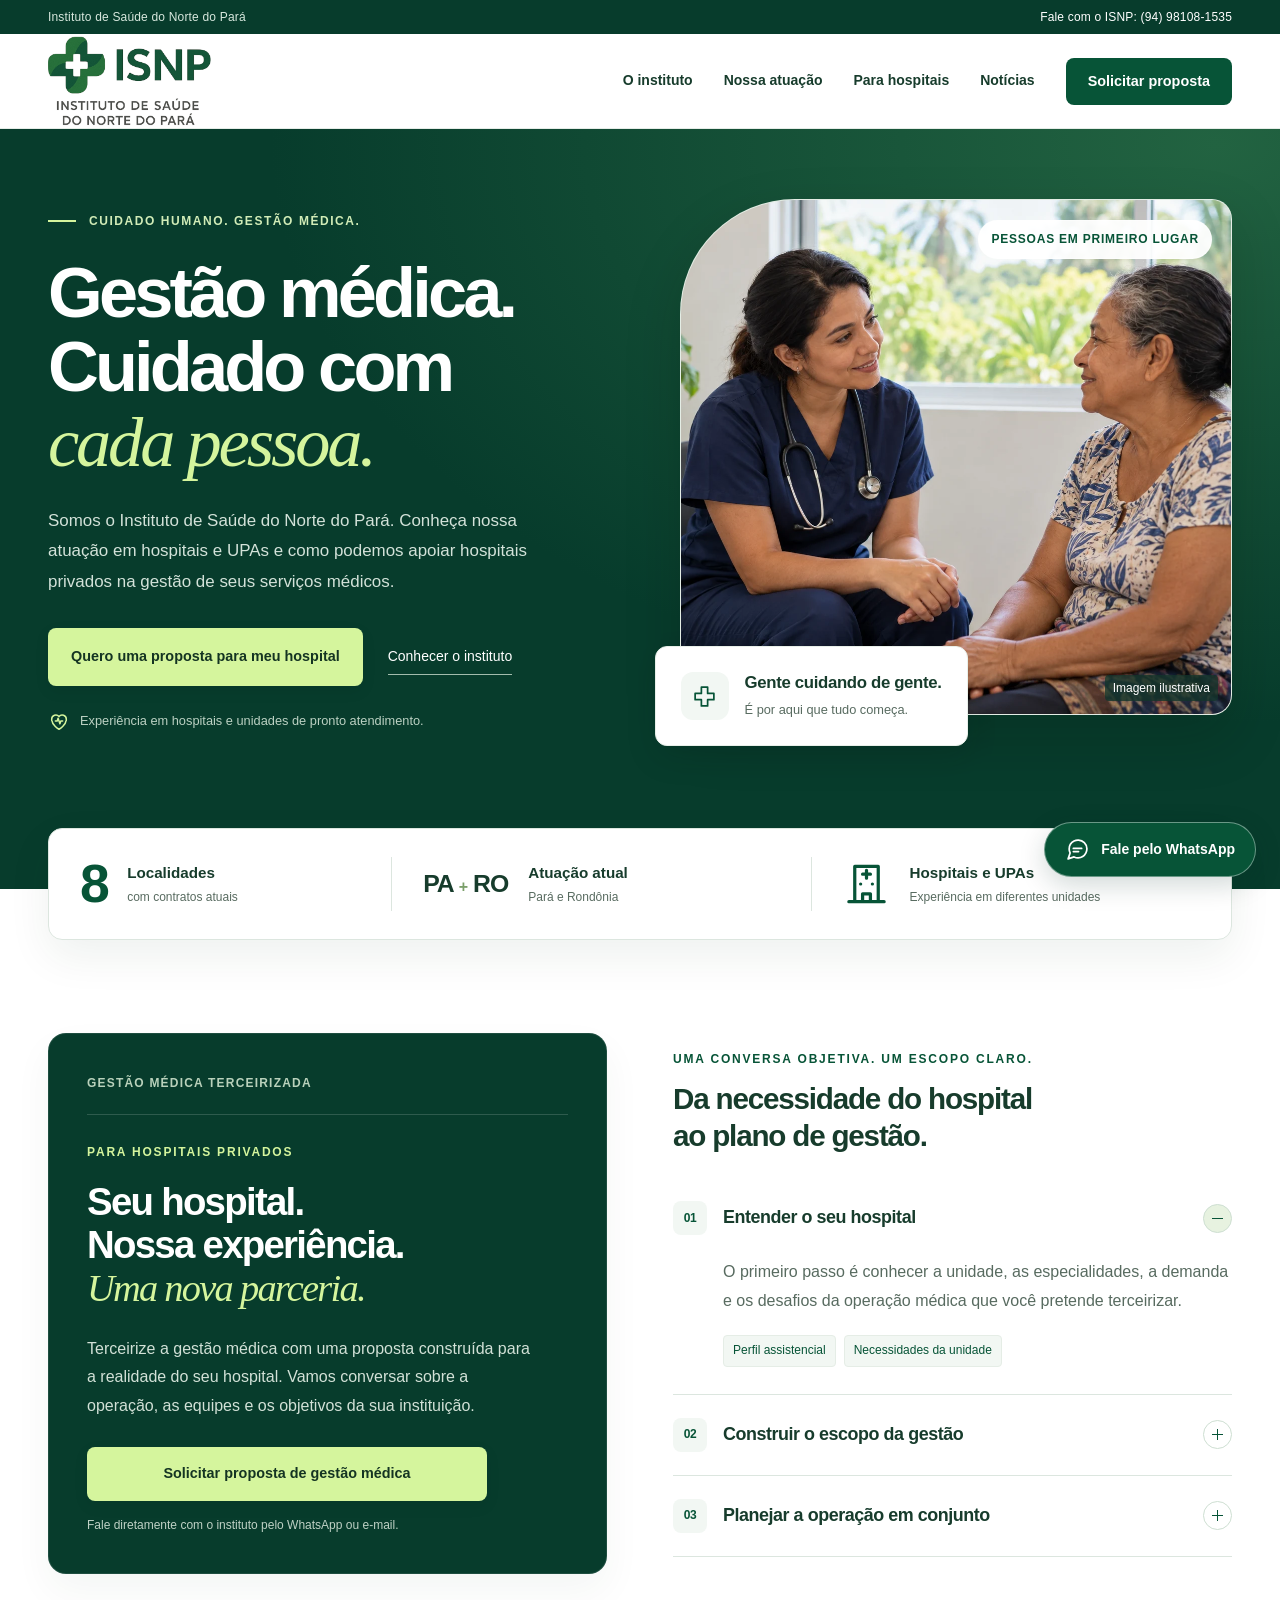
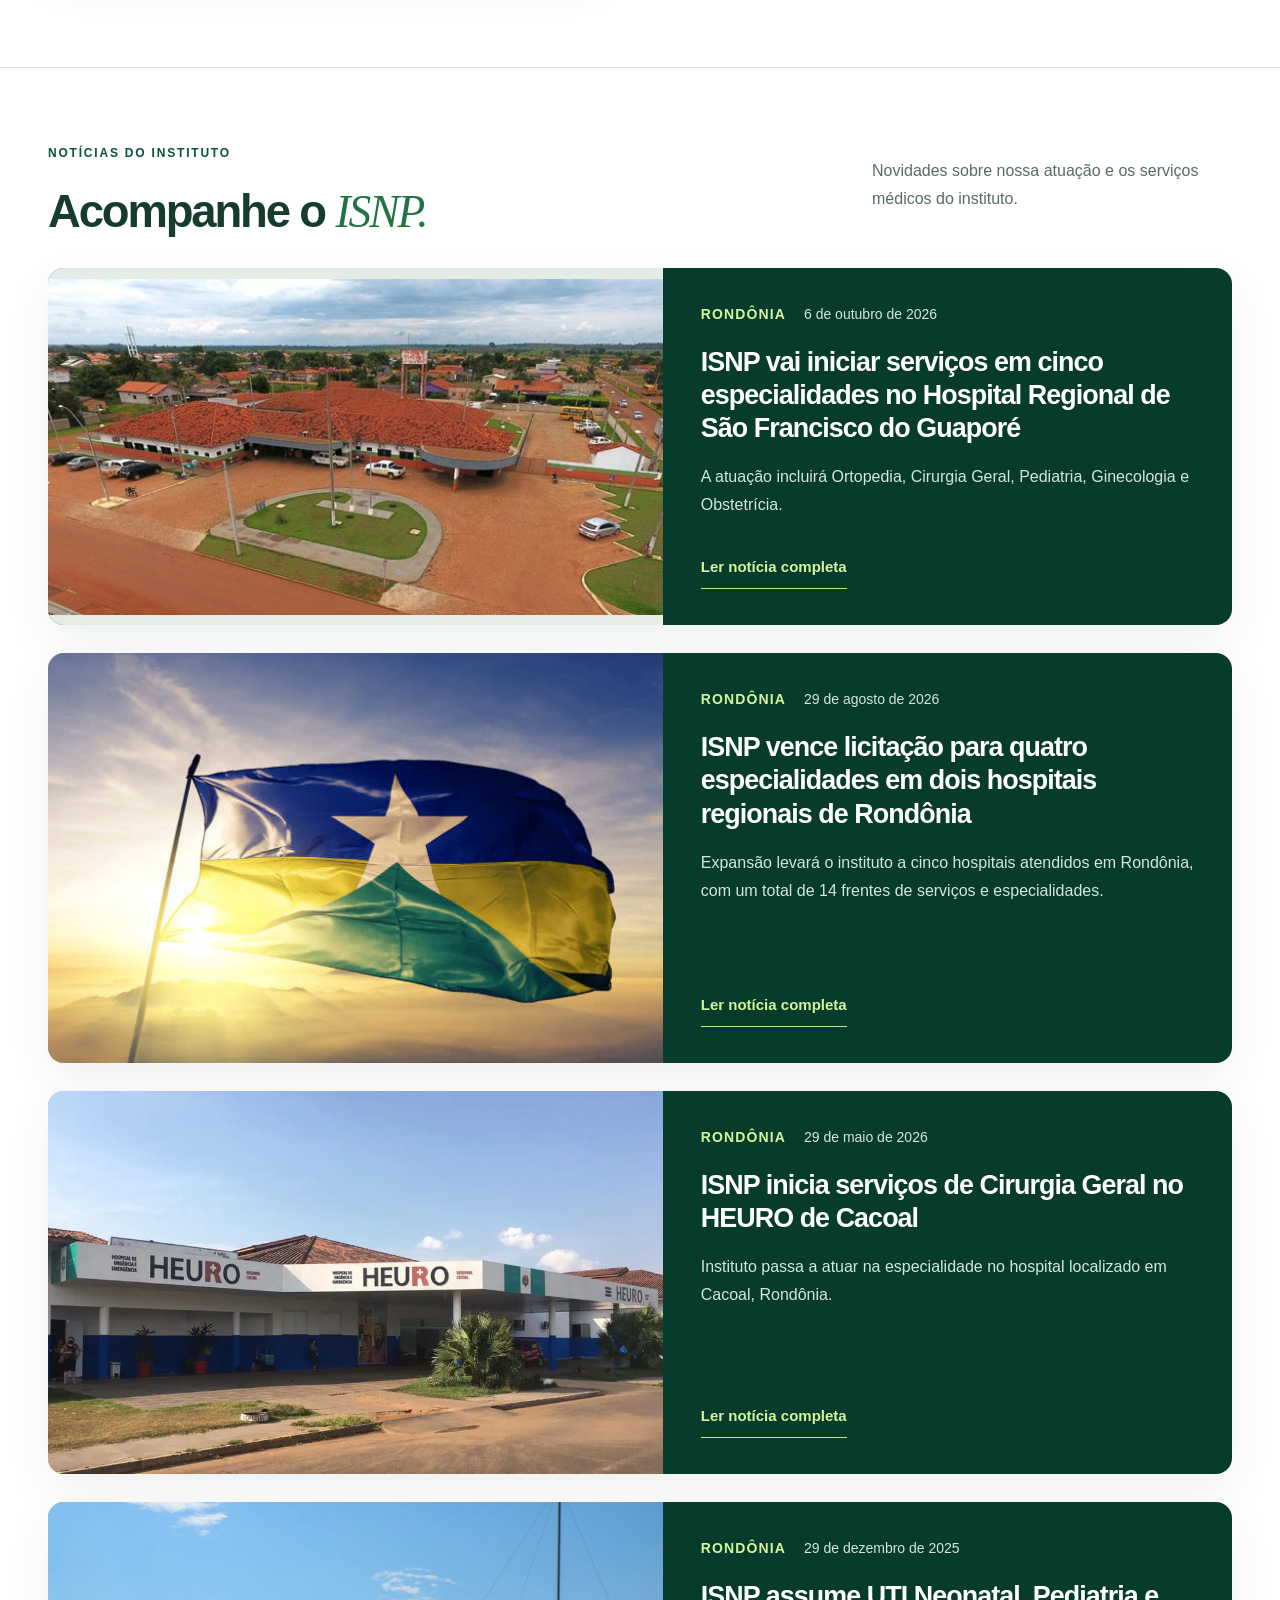
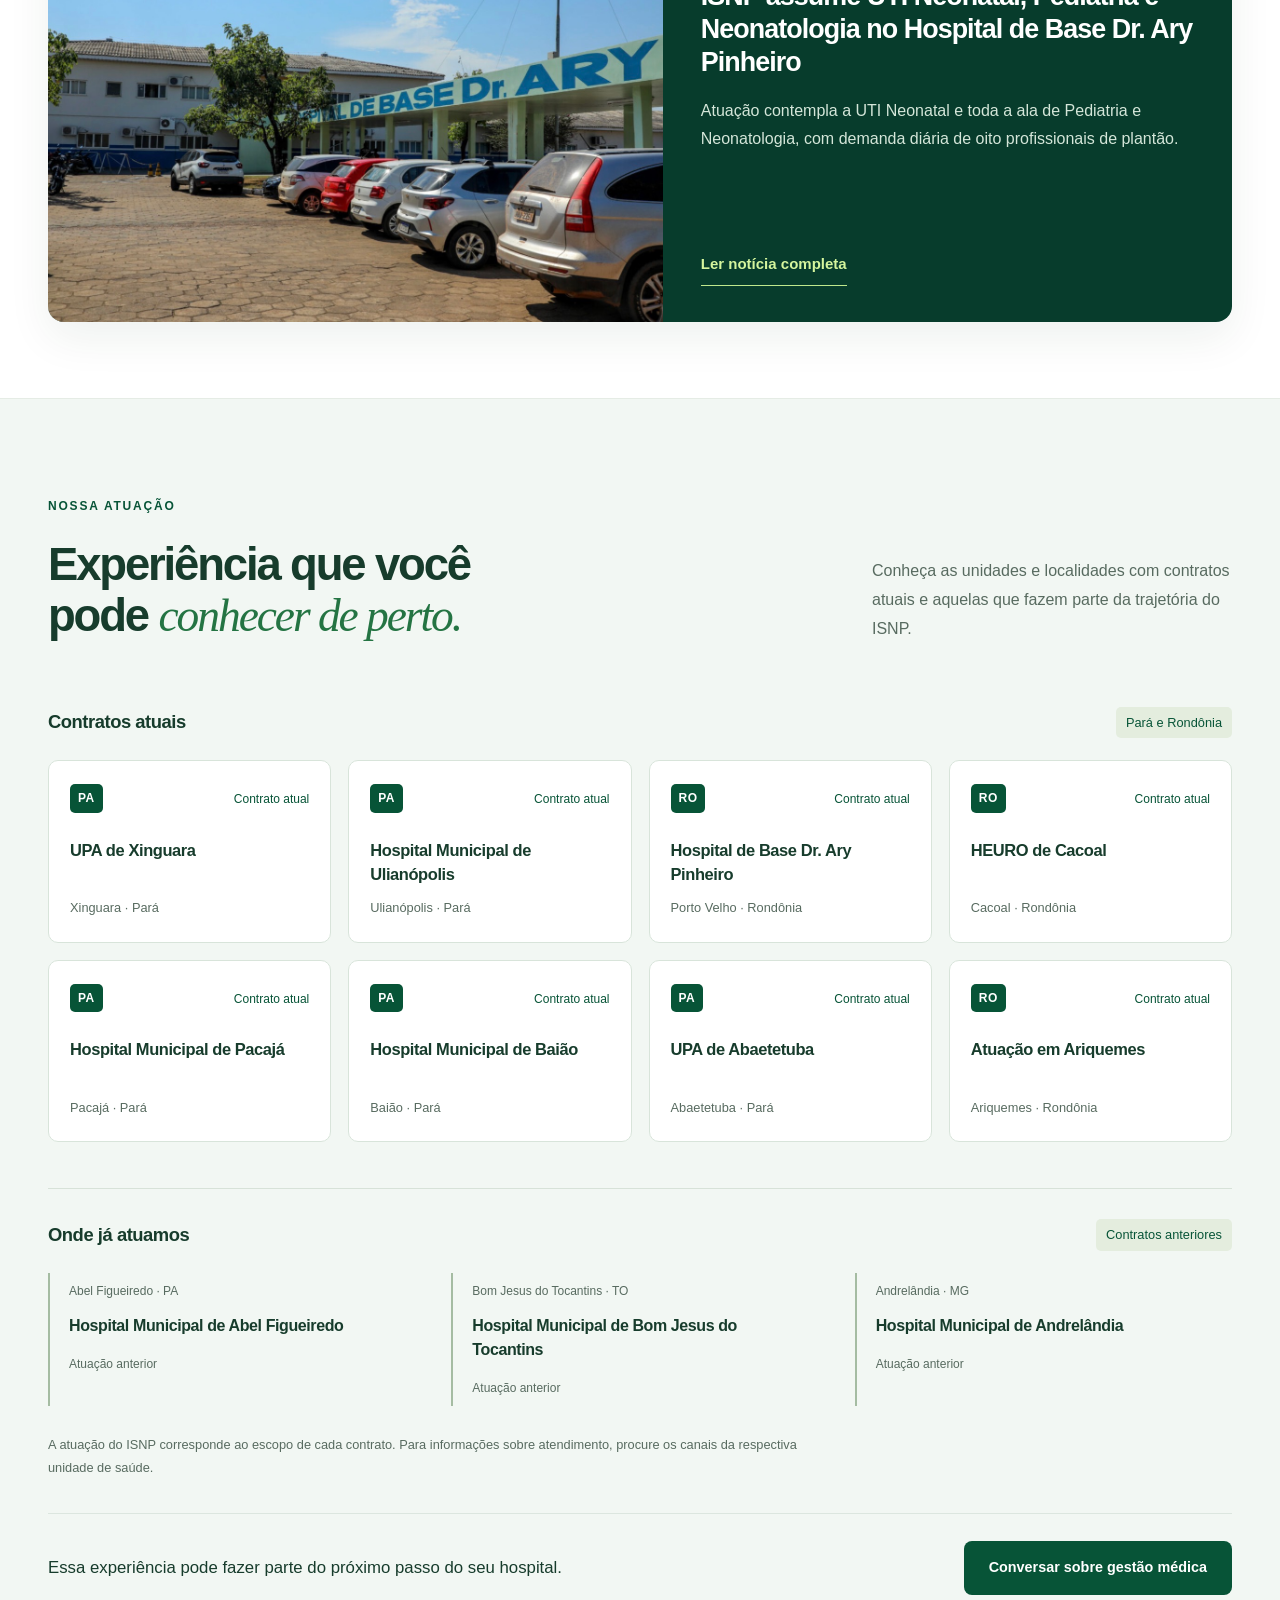
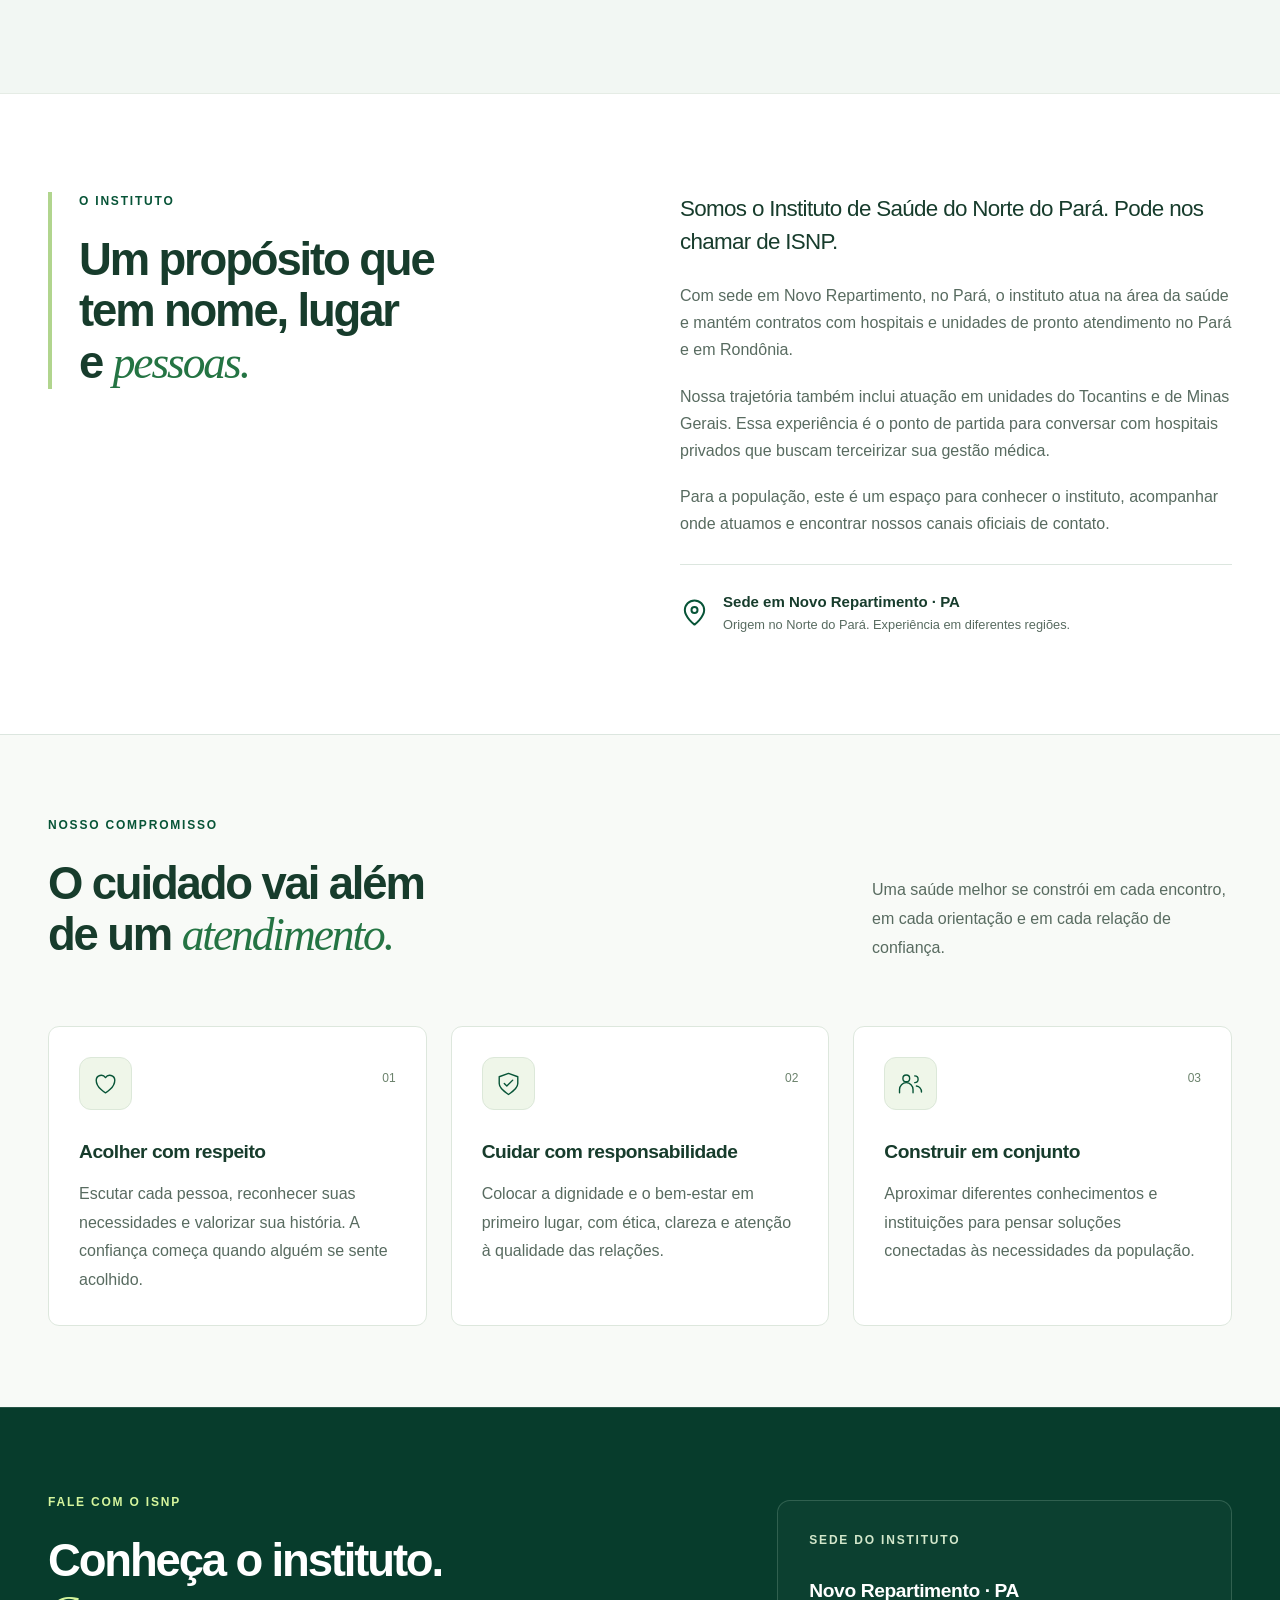
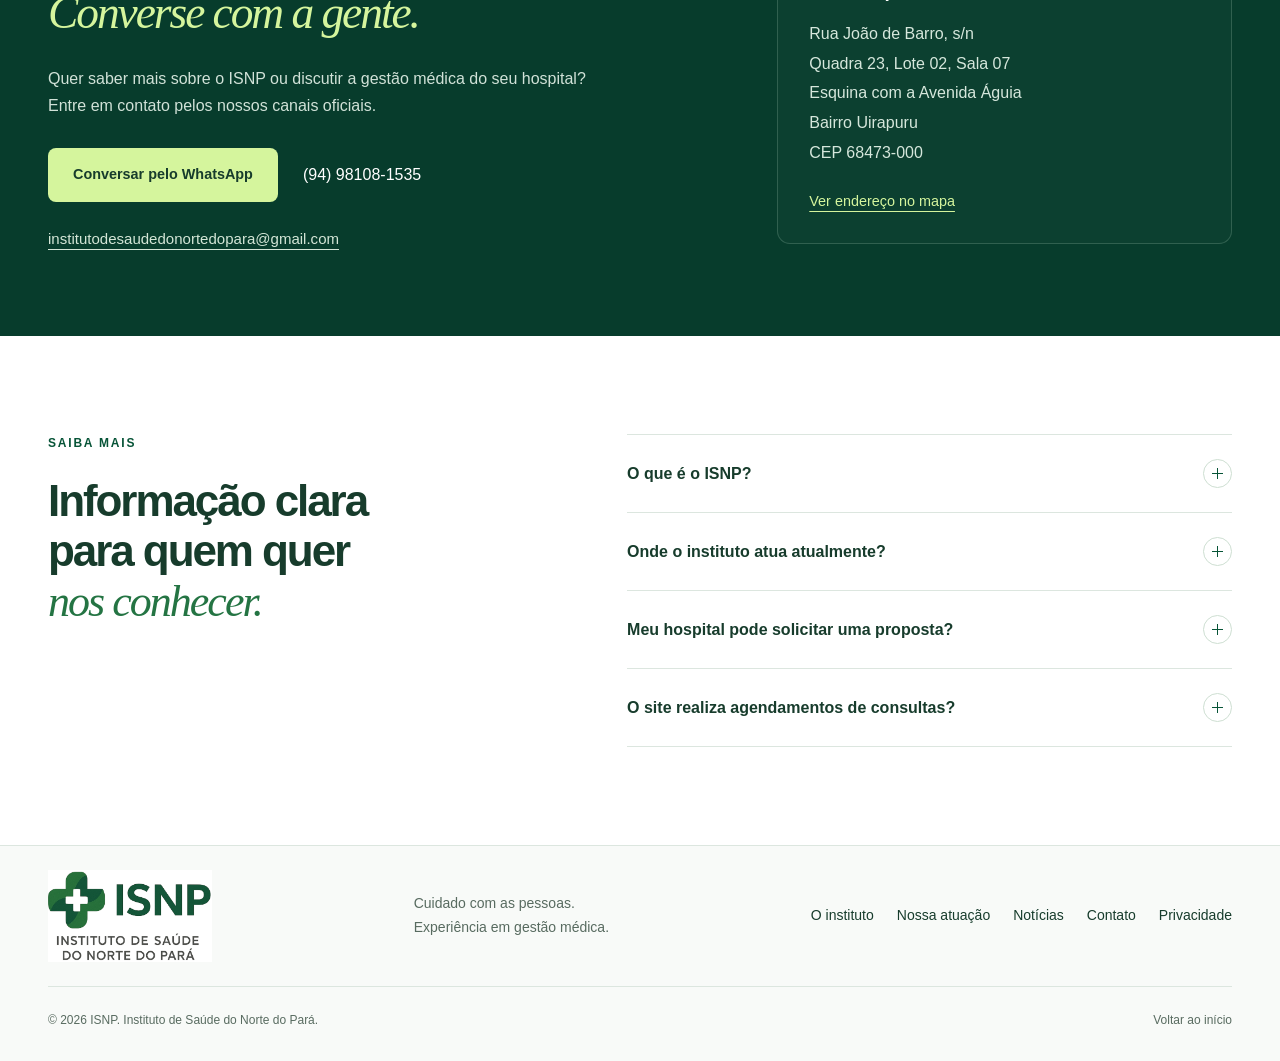
==== commit e25d4f90: "Publica notícia de expansão do ISNP em hospitais regionais de Rondônia" ====
--- a/index.html
+++ b/index.html
@@ -62,6 +62,10 @@
         <article class="news-feature">
           <a class="news-photo-link" href="noticias/isnp-hospital-regional-sao-francisco-guapore.html" aria-label="Ler notícia sobre a atuação do ISNP em São Francisco do Guaporé"><img src="hospital-regional-sao-francisco-guapore.jpg" alt="Vista aérea do Hospital Regional de São Francisco do Guaporé, em Rondônia" width="600" height="328" loading="lazy"></a>
           <div class="news-feature-copy"><div class="news-meta"><span>RONDÔNIA</span><time datetime="2026-10-06">6 de outubro de 2026</time></div><h3><a href="noticias/isnp-hospital-regional-sao-francisco-guapore.html">ISNP vai iniciar serviços em cinco especialidades no Hospital Regional de São Francisco do Guaporé</a></h3><p>A atuação incluirá Ortopedia, Cirurgia Geral, Pediatria, Ginecologia e Obstetrícia.</p><a class="news-read" href="noticias/isnp-hospital-regional-sao-francisco-guapore.html">Ler notícia completa</a></div>
+        </article>
+        <article class="news-feature">
+          <a class="news-photo-link" href="noticias/isnp-licitacao-especialidades-hospitais-regionais-rondonia.html" aria-label="Ler notícia sobre a expansão do ISNP em Rondônia"><img src="rondonia-expansao-servicos-isnp.jpg" alt="Bandeira do estado de Rondônia ao pôr do sol" width="612" height="408" style="aspect-ratio:612/408" loading="lazy"></a>
+          <div class="news-feature-copy"><div class="news-meta"><span>RONDÔNIA</span><time datetime="2026-08-29">29 de agosto de 2026</time></div><h3><a href="noticias/isnp-licitacao-especialidades-hospitais-regionais-rondonia.html">ISNP vence licitação para quatro especialidades em dois hospitais regionais de Rondônia</a></h3><p>Expansão levará o instituto a cinco hospitais atendidos em Rondônia, com um total de 14 frentes de serviços e especialidades.</p><a class="news-read" href="noticias/isnp-licitacao-especialidades-hospitais-regionais-rondonia.html">Ler notícia completa</a></div>
         </article>
         <article class="news-feature">
           <a class="news-photo-link" href="noticias/isnp-cirurgia-geral-heuro-cacoal.html" aria-label="Ler notícia sobre o início dos serviços de Cirurgia Geral no HEURO de Cacoal"><img src="heuro-cacoal-cirurgia-geral.webp" alt="Fachada do HEURO de Cacoal, em Rondônia" width="984" height="613" style="aspect-ratio:984/613" loading="lazy"></a>
